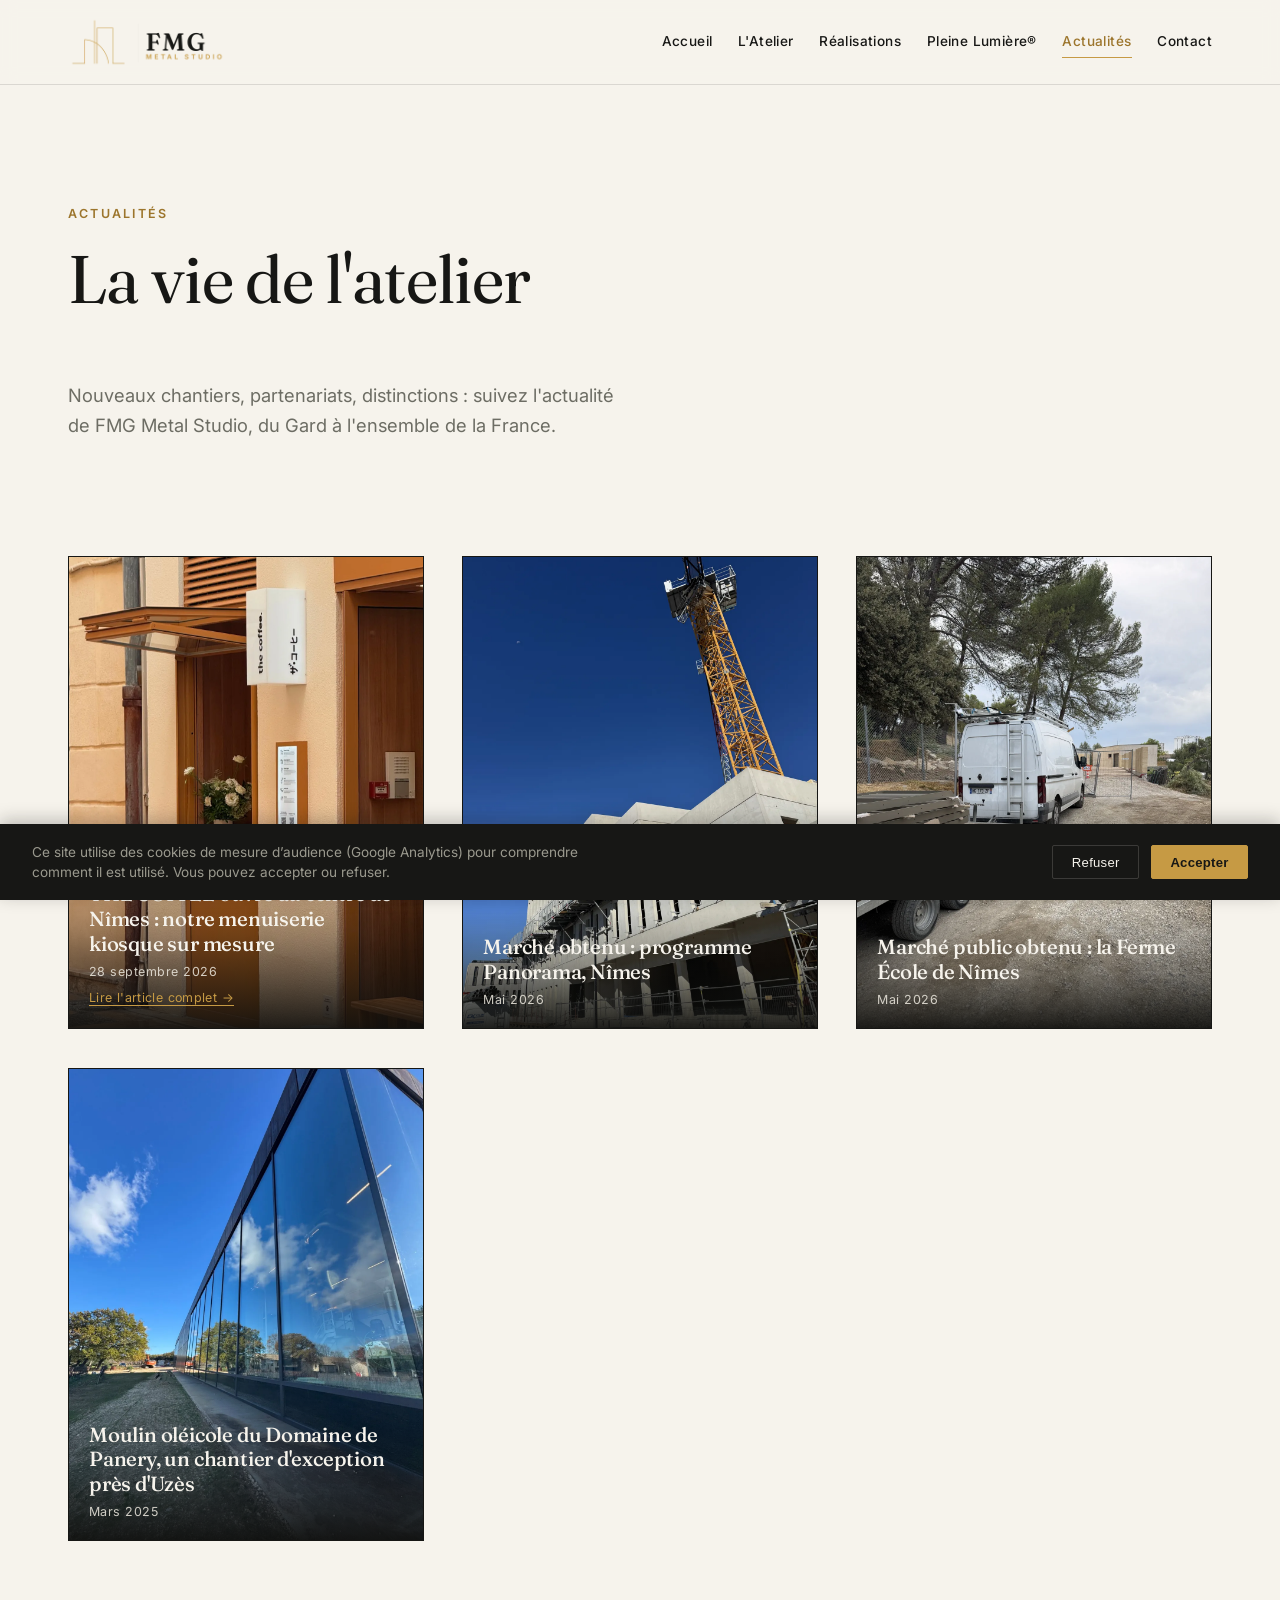
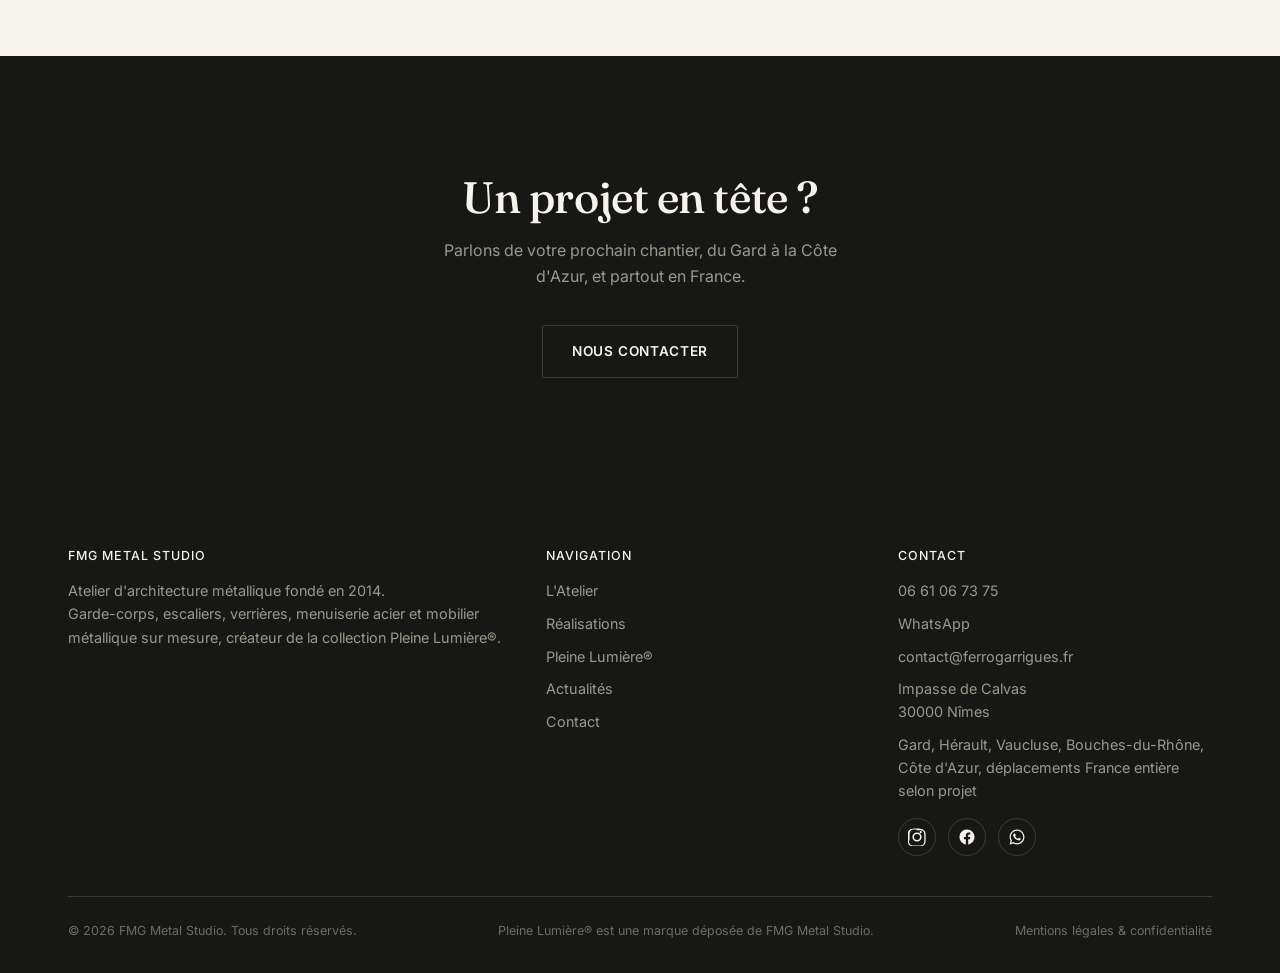
==== actualites.html @ 2de4701d "Précise les profilés acier JANSEN (Pleine Lumière®) du kiosque THE COFFEE Nîmes Co-Authored-By: Clau" ====
<!doctype html>
<html lang="fr">
<head>
<meta charset="UTF-8">
<meta name="viewport" content="width=device-width, initial-scale=1.0">
<title>Actualités, FMG Metal Studio, atelier d'architecture métallique</title>
<meta name="description" content="Les actualités de FMG Metal Studio : nouveaux chantiers, partenariats et vie de l'atelier d'architecture métallique à Nîmes, dans le Gard.">
<link rel="canonical" href="https://ferrogarrigues.fr/actualites.html">
<meta property="og:type" content="website">
<meta property="og:site_name" content="FMG Metal Studio">
<meta property="og:locale" content="fr_FR">
<meta property="og:title" content="Actualités, FMG Metal Studio, atelier d'architecture métallique">
<meta property="og:description" content="Les actualités de FMG Metal Studio : nouveaux chantiers, partenariats et vie de l'atelier d'architecture métallique à Nîmes, dans le Gard.">
<meta property="og:url" content="https://ferrogarrigues.fr/actualites.html">
<meta property="og:image" content="https://ferrogarrigues.fr/assets/img/garde-corps-inox-01.webp">
<meta name="twitter:card" content="summary_large_image">
<meta name="twitter:title" content="Actualités, FMG Metal Studio, atelier d'architecture métallique">
<meta name="twitter:description" content="Les actualités de FMG Metal Studio : nouveaux chantiers, partenariats et vie de l'atelier d'architecture métallique à Nîmes, dans le Gard.">
<meta name="twitter:image" content="https://ferrogarrigues.fr/assets/img/garde-corps-inox-01.webp">
<link rel="icon" type="image/png" sizes="32x32" href="favicon-32.png">
<link rel="apple-touch-icon" sizes="180x180" href="apple-touch-icon.png">
<link rel="stylesheet" href="css/style.css">
<script type="application/ld+json">
{
  "@context": "https://schema.org",
  "@type": "LocalBusiness",
  "name": "FMG Metal Studio",
  "alternateName": "Ferrogarrigues",
  "description": "Atelier d'architecture métallique fondé en 2014 par Frédéric Teysseire, basé à Nîmes (Gard) : garde-corps, escaliers, portails, verrières, menuiserie acier, mobilier métallique et pergolas sur mesure pour particuliers, architectes, professionnels, institutions, domaines viticoles et établissements hôteliers, du Gard à la Côte d'Azur. Créateur de la collection Pleine Lumière®.",
  "url": "https://ferrogarrigues.fr/",
  "logo": "https://ferrogarrigues.fr/assets/img/logo-fmg-mark.webp",
  "image": "https://ferrogarrigues.fr/assets/img/garde-corps-inox-01.webp",
  "telephone": "+33661067375",
  "email": "contact@ferrogarrigues.fr",
  "priceRange": "€€€",
  "address": {
    "@type": "PostalAddress",
    "streetAddress": "Impasse de Calvas",
    "postalCode": "30000",
    "addressLocality": "Nîmes",
    "addressRegion": "Occitanie",
    "addressCountry": "FR"
  },
  "geo": { "@type": "GeoCoordinates", "latitude": 43.8367, "longitude": 4.3601 },
  "areaServed": ["Nîmes", "Gard", "Hérault", "Vaucluse", "Bouches-du-Rhône", "Var", "Alpes-Maritimes", "Côte d'Azur", "Monaco", "Occitanie", "Provence-Alpes-Côte d'Azur", "France"],
  "sameAs": ["https://www.instagram.com/fmgmetalstudio/", "https://www.facebook.com/fmgmetalstudio/"],
  "founder": { "@type": "Person", "name": "Frédéric Teysseire" },
  "foundingDate": "2014",
  "makesOffer": [
    { "@type": "Offer", "itemOffered": { "@type": "Service", "name": "Garde-corps et rambardes sur mesure" } },
    { "@type": "Offer", "itemOffered": { "@type": "Service", "name": "Portails et clôtures métalliques" } },
    { "@type": "Offer", "itemOffered": { "@type": "Service", "name": "Escaliers métalliques sur mesure" } },
    { "@type": "Offer", "itemOffered": { "@type": "Service", "name": "Verrières et menuiserie acier, Pleine Lumière®" } },
    { "@type": "Offer", "itemOffered": { "@type": "Service", "name": "Pergolas métalliques sur mesure" } },
    { "@type": "Offer", "itemOffered": { "@type": "Service", "name": "Mobilier métallique sur mesure" } }
  ]
}
</script>
</head>
<body>

<header class="site-header">
  <div class="wrap">
    <a href="index.html" class="logo"><img src="assets/img/logo-fmg-horizontal.webp" alt="FMG Metal Studio, atelier d&#39;architecture métallique" class="logo-img"></a>
    <nav class="nav-links" id="nav-links">
      <a href="index.html">Accueil</a>
      <a href="atelier.html">L'Atelier</a>
      <a href="realisations.html">Réalisations</a>
      <a href="pleine-lumiere.html">Pleine Lumière®</a>
      <a href="actualites.html" aria-current="page">Actualités</a>
      <a href="contact.html">Contact</a>
    </nav>
    <button class="nav-toggle" aria-label="Ouvrir le menu" aria-expanded="false">☰</button>
  </div>
</header>

<main>

  <section style="padding-bottom: 0;">
    <div class="wrap">
      <span class="eyebrow">Actualités</span>
      <h1>La vie de l'atelier</h1>
      <p class="lede mt-lg">Nouveaux chantiers, partenariats, distinctions : suivez l'actualité de FMG Metal Studio, du Gard à l'ensemble de la France.</p>
    </div>
  </section>

  <section>
    <div class="wrap">

      <!--
        Nouvel article : ajoutez une <article class="project-card"> tout en HAUT de cette grille
        (ordre du plus récent au plus ancien), en reprenant exactement le modèle ci-dessous.
        data-eyebrow = type d'actualité affiché en fiche détaillée (ex. "Chantier obtenu",
        "Partenariat", "Vie de l'atelier", "Distinction"). data-location = date de publication,
        au format "26 août 2026". data-href (facultatif) = page dédiée de l'article,
        affichée en lien "Lire l'article complet" dans la fiche détaillée. data-id = identifiant unique
        du compteur de vues (préfixe "actu-", minuscules, chiffres et tirets). data-description = texte complet de l'article. data-images =
        une ou plusieurs photos (JSON, voir realisations.html pour la syntaxe et l'échappement
        des apostrophes en &#39;). Au-delà de 9 articles sur cette page, dupliquez ce fichier en
        actualites-2.html et reliez les deux pages via <nav class="pagination"> plus bas.

        MODÈLE (à dupliquer et remplir) :
        <article class="project-card" data-id="actu-slug-unique" data-category="actu" tabindex="0" role="button" aria-haspopup="dialog"
          data-eyebrow="Chantier obtenu"
          data-location="JJ mois AAAA"
          data-description="Texte complet de l'article."
          data-images='[{"src":"assets/img/....webp","alt":"..."}]'>
          <div class="pc-media ph ph-portrait"><img src="assets/img/....webp" alt="..." loading="lazy">
            <div class="pc-overlay">
              <h3>Titre de l'article</h3>
              <span class="pc-location">JJ mois AAAA</span>
            </div>
          </div>
        </article>
      -->
      <div class="grid-3 project-grid" id="actualites-grid">

        <article class="project-card" data-id="actu-the-coffee-nimes-kiosque" data-category="actu" tabindex="0" role="button" aria-haspopup="dialog"
          data-eyebrow="Nouvelle adresse à Nîmes"
          data-location="28 septembre 2026"
          data-href="menuiserie-kiosque-the-coffee-nimes.html"
          data-description="Nîmes compte une nouvelle adresse café : THE COFFEE s&#39;installe rue du Grand Couvent, en plein centre-ville. Pour son comptoir de vente à emporter ouvert sur la rue, FMG Metal Studio a conçu et fabriqué une menuiserie kiosque entièrement sur mesure en profilés acier JANSEN, collection Pleine Lumière®, pensée pour respecter les contraintes visuelles et fonctionnelles de l&#39;enseigne. Son ouvrant vitré bascule à l&#39;horizontale vers le haut : il libère toute la baie pour le service, forme un auvent au-dessus du comptoir et reste au-dessus de la tête des passants, laissant la rue piétonne entièrement libre. La finition thermolaquée RAL 1011, un brun beige chaud, s&#39;accorde à la devanture et aux boiseries de la boutique tout en résistant aux intempéries et à un usage quotidien. Passez découvrir cette nouvelle adresse nîmoise et son kiosque."
          data-images='[
            {"src":"assets/img/the-coffee-nimes-menuiserie-kiosque-02.webp","alt":"Kiosque de vente à emporter du café THE COFFEE, ouvrant relevé formant auvent, rue du Grand Couvent, Nîmes"},
            {"src":"assets/img/the-coffee-nimes-menuiserie-kiosque-01.webp","alt":"Menuiserie kiosque thermolaquée RAL 1011, ouvrant vitré relevé à l&#39;horizontale, café THE COFFEE à Nîmes"},
            {"src":"assets/img/the-coffee-nimes-menuiserie-kiosque-03.webp","alt":"Façade du café THE COFFEE avec sa menuiserie kiosque sur mesure, centre-ville de Nîmes"},
            {"src":"assets/img/the-coffee-nimes-menuiserie-kiosque-04.webp","alt":"Devanture du café THE COFFEE et menuiserie kiosque thermolaquée RAL 1011, rue piétonne du centre de Nîmes"}
          ]'>
          <div class="pc-media ph ph-portrait"><img src="assets/img/the-coffee-nimes-menuiserie-kiosque-02.webp" alt="Kiosque de vente à emporter du café THE COFFEE, ouvrant relevé formant auvent, rue du Grand Couvent, Nîmes" loading="lazy">
            <div class="pc-overlay">
              <h3>THE COFFEE ouvre au centre de Nîmes : notre menuiserie kiosque sur mesure</h3>
              <span class="pc-location">28 septembre 2026</span>
              <a class="pc-link" href="menuiserie-kiosque-the-coffee-nimes.html">Lire l'article complet →</a>
            </div>
          </div>
        </article>

        <article class="project-card" data-id="actu-marche-panorama-nimes" data-category="actu" tabindex="0" role="button" aria-haspopup="dialog"
          data-eyebrow="Chantier obtenu"
          data-location="Mai 2026"
          data-description="FMG Metal Studio a remporté le lot métallerie et serrurerie du programme Panorama à Nîmes, un immeuble de commerces et de bureaux recevant du public, en collaboration avec l&#39;architecte SOZO Architecture. Notre atelier prend en charge la fabrication et la pose des garde-corps, pergolas, portes métalliques et escaliers de l&#39;ensemble du bâtiment. Un chantier exigeant, mené dans le cadre réglementaire strict d&#39;un ERP (établissement recevant du public), qui confirme notre capacité à intervenir sur des programmes tertiaires d&#39;envergure dans le respect des normes de sécurité en vigueur."
          data-images='[
            {"src":"assets/img/panorama-nimes-chantier-01.webp","alt":"Chantier Panorama, immeuble de bureaux et commerces en construction, Nîmes"},
            {"src":"assets/img/panorama-nimes-chantier-02.webp","alt":"Structure béton du programme Panorama en cours de construction, Nîmes"},
            {"src":"assets/img/panorama-nimes-chantier-03.webp","alt":"Vue d&#39;ensemble du chantier Panorama, Nîmes"},
            {"src":"assets/img/panorama-nimes-panneau.webp","alt":"Panneau de chantier du programme Panorama, lot métallerie FMG Metal Studio, Nîmes"}
          ]'>
          <div class="pc-media ph ph-portrait"><img src="assets/img/panorama-nimes-chantier-01.webp" alt="Chantier Panorama, immeuble de bureaux et commerces en construction, Nîmes" loading="lazy">
            <div class="pc-overlay">
              <h3>Marché obtenu : programme Panorama, Nîmes</h3>
              <span class="pc-location">Mai 2026</span>
            </div>
          </div>
        </article>

        <article class="project-card" data-id="actu-marche-ferme-ecole-nimes" data-category="actu" tabindex="0" role="button" aria-haspopup="dialog"
          data-eyebrow="Chantier obtenu"
          data-location="Mai 2026"
          data-description="FMG Metal Studio a remporté le marché public de la Ferme École à Nîmes, pour le compte de la Mairie de Nîmes, en collaboration avec l&#39;architecte MN Lab. Notre atelier est en charge du lot serrurerie complet : portes, portails, garde-corps, pergolas et porte de garage. Un projet qui illustre notre capacité à répondre aux exigences techniques et de délai des marchés publics, tout en conservant la qualité d&#39;exécution artisanale qui nous caractérise."
          data-images='[
            {"src":"assets/img/ferme-ecole-nimes-chantier-03.webp","alt":"Livraison du lot serrurerie sur le chantier de la Ferme École, Nîmes"},
            {"src":"assets/img/ferme-ecole-nimes-chantier-01.webp","alt":"Garde-corps métallique installé sur le chantier de la Ferme École, Nîmes"},
            {"src":"assets/img/ferme-ecole-nimes-chantier-02.webp","alt":"Clôture et portail en cours d&#39;installation, Ferme École, Nîmes"},
            {"src":"assets/img/ferme-ecole-nimes-chantier-04.webp","alt":"Déchargement des éléments de serrurerie sur le chantier, Ferme École, Nîmes"},
            {"src":"assets/img/ferme-ecole-nimes-chantier-05.webp","alt":"Escalier d&#39;accès en cours de réalisation, Ferme École, Nîmes"}
          ]'>
          <div class="pc-media ph ph-portrait"><img src="assets/img/ferme-ecole-nimes-chantier-03.webp" alt="Livraison du lot serrurerie sur le chantier de la Ferme École, Nîmes" loading="lazy">
            <div class="pc-overlay">
              <h3>Marché public obtenu : la Ferme École de Nîmes</h3>
              <span class="pc-location">Mai 2026</span>
            </div>
          </div>
        </article>

        <article class="project-card" data-id="actu-moulin-panery-uzes" data-category="actu" tabindex="0" role="button" aria-haspopup="dialog"
          data-eyebrow="Chantier prestigieux"
          data-location="Mars 2025"
          data-description="FMG Metal Studio a été retenu sur le lot métallerie et serrurerie du moulin oléicole du Domaine de Panery, à Pouzilhac, aux portes d&#39;Uzès dans le Gard, en collaboration avec Fazenda Architecture. Un chantier hors norme, à la hauteur de l&#39;exigence architecturale du lieu : l&#39;un des plus grands murs rideaux réalisés à ce jour en profilés acier JANSEN à forte inertie, avec la prouesse technique d&#39;un angle vitré de 5 mètres de hauteur sans montant intermédiaire et des vitrages de plus d&#39;une tonne pièce. S&#39;y ajoutent des verrières intérieures monumentales et des portes à galandage de plus de 4 mètres de haut, collection Pleine Lumière®. Un projet qui illustre notre capacité à accompagner architectes et maîtres d&#39;ouvrage sur des programmes d&#39;exception, pour des domaines viticoles, oléicoles et propriétés de prestige exigeant le plus haut niveau de savoir-faire en menuiserie acier sur mesure."
          data-images='[
            {"src":"assets/img/moulin-panery-chantier-01.webp","alt":"Mur rideau monumental en profilés acier JANSEN, moulin oléicole du Domaine de Panery, Pouzilhac, Uzès"},
            {"src":"assets/img/moulin-panery-chantier-02.webp","alt":"Façade vitrée du moulin oléicole du Domaine de Panery en cours de construction, Pouzilhac"},
            {"src":"assets/img/moulin-panery-porte-galandage-02.webp","alt":"Pose des vitrages du mur rideau acier JANSEN, chantier du Domaine de Panery, Uzès"},
            {"src":"assets/img/moulin-panery-verriere-interieure-01.webp","alt":"Verrière intérieure monumentale en acier, moulin oléicole du Domaine de Panery, Pouzilhac"},
            {"src":"assets/img/moulin-panery-chantier-03.webp","alt":"Porte à galandage monumentale en acier, plus de 4 mètres de haut, Domaine de Panery, Uzès"}
          ]'>
          <div class="pc-media ph ph-portrait"><img src="assets/img/moulin-panery-chantier-01.webp" alt="Mur rideau monumental en profilés acier JANSEN, moulin oléicole du Domaine de Panery, Pouzilhac, Uzès" loading="lazy">
            <div class="pc-overlay">
              <h3>Moulin oléicole du Domaine de Panery, un chantier d&#39;exception près d&#39;Uzès</h3>
              <span class="pc-location">Mars 2025</span>
            </div>
          </div>
        </article>

      </div>

    </div>
  </section>

  <section class="cta-band">
    <div class="wrap">
      <h2>Un projet en tête ?</h2>
      <p>Parlons de votre prochain chantier, du Gard à la Côte d'Azur, et partout en France.</p>
      <a href="contact.html" class="btn btn-light">Nous contacter</a>
    </div>
  </section>

</main>

<div class="project-modal" id="project-modal" hidden role="dialog" aria-modal="true" aria-labelledby="pm-title">
  <button class="lightbox-close" id="pm-close" aria-label="Fermer">✕</button>
  <div class="pm-inner">
    <div class="pm-media">
      <button class="lightbox-prev" id="pm-prev" aria-label="Photo précédente">‹</button>
      <img id="pm-img" src="" alt="">
      <button class="lightbox-next" id="pm-next" aria-label="Photo suivante">›</button>
      <div class="pm-count" id="pm-count"></div>
    </div>
    <div class="pm-info">
      <span class="eyebrow" id="pm-category"></span>
      <h2 id="pm-title"></h2>
      <p class="pm-location" id="pm-location"></p>
      <p class="pm-desc" id="pm-desc"></p>
      <a href="#" class="btn btn-outline mt-lg" id="pm-more" hidden>Lire l'article complet</a>
      <a href="contact.html" class="btn btn-primary mt-lg">Discuter d'un projet similaire</a>
    </div>
  </div>
</div>

<footer class="site-footer" id="site-footer"></footer>

<script src="js/main.js"></script>
<script src="js/footer.js"></script>
<script src="js/consent.js"></script>
</body>
</html>
---- css/style.css ----
/* ==========================================================================
   FMG Metal Studio — Atelier d'architecture métallique
   Design system : acier / laiton / lumière
   ========================================================================== */

@import url('https://fonts.googleapis.com/css2?family=Fraunces:opsz,wght@9..144,300;9..144,400;9..144,500;9..144,600&family=Inter:wght@400;500;600&display=swap');

:root {
  --charcoal: #171715;
  --charcoal-2: #232320;
  --steel: #6d6d64;
  --steel-light: #9a998e;
  --cream: #f6f3ec;
  --cream-2: #eeeae0;
  --line: rgba(23, 23, 21, 0.12);
  --line-on-dark: rgba(246, 243, 236, 0.16);
  --accent: #c69a44;
  --accent-dark: #9c752c;

  --font-display: 'Fraunces', Georgia, serif;
  --font-body: 'Inter', -apple-system, BlinkMacSystemFont, sans-serif;

  --max: 1240px;
  --gap: clamp(1.25rem, 3vw, 2.5rem);
}

* { box-sizing: border-box; margin: 0; padding: 0; }

html { scroll-behavior: smooth; }

body {
  font-family: var(--font-body);
  color: var(--charcoal);
  background: var(--cream);
  line-height: 1.6;
  font-size: 16px;
  -webkit-font-smoothing: antialiased;
}

img { max-width: 100%; display: block; }
a { color: inherit; text-decoration: none; }
ul { list-style: none; }

.wrap {
  max-width: var(--max);
  margin: 0 auto;
  padding: 0 clamp(1.25rem, 4vw, 3rem);
}

h1, h2, h3, h4 {
  font-family: var(--font-display);
  font-weight: 500;
  line-height: 1.15;
  letter-spacing: -0.01em;
}

h1 { font-size: clamp(2.4rem, 6vw, 4.2rem); font-weight: 400; }
h2 { font-size: clamp(1.9rem, 4vw, 2.75rem); }
h3 { font-size: 1.3rem; }

.eyebrow {
  font-family: var(--font-body);
  font-size: 0.78rem;
  letter-spacing: 0.18em;
  text-transform: uppercase;
  color: var(--accent-dark);
  font-weight: 600;
  display: inline-block;
  margin-bottom: 1rem;
}

.lede {
  font-size: 1.15rem;
  color: var(--steel);
  max-width: 46ch;
}

.btn {
  display: inline-flex;
  align-items: center;
  gap: 0.6rem;
  padding: 0.9rem 1.8rem;
  border-radius: 2px;
  font-size: 0.85rem;
  letter-spacing: 0.06em;
  text-transform: uppercase;
  font-weight: 600;
  border: 1px solid transparent;
  cursor: pointer;
  transition: all 0.25s ease;
}

.btn-primary {
  background: var(--charcoal);
  color: var(--cream);
}
.btn-primary:hover { background: var(--accent-dark); }

.btn-outline {
  border-color: currentColor;
  color: var(--charcoal);
}
.btn-outline:hover { background: var(--charcoal); color: var(--cream); }

.btn-light {
  border-color: var(--line-on-dark);
  color: var(--cream);
}
.btn-light:hover { background: var(--accent); border-color: var(--accent); color: var(--charcoal); }

/* ---------- Header ---------- */

.site-header {
  position: sticky;
  top: 0;
  z-index: 100;
  border-bottom: 1px solid var(--line);
}
.site-header::before {
  content: '';
  position: absolute;
  inset: 0;
  z-index: -1;
  background: rgba(246, 243, 236, 0.92);
  backdrop-filter: blur(8px);
}

.site-header .wrap {
  display: flex;
  align-items: center;
  justify-content: space-between;
  height: 84px;
}

.logo {
  display: flex;
  align-items: center;
}
.logo-img {
  height: 52px;
  width: auto;
  display: block;
}

.nav-links {
  display: flex;
  gap: clamp(1.25rem, 2vw, 2.25rem);
  font-size: 0.85rem;
  letter-spacing: 0.03em;
  font-weight: 500;
}

.nav-links a {
  position: relative;
  padding: 0.3rem 0;
}
.nav-links a::after {
  content: '';
  position: absolute;
  left: 0; right: 100%;
  bottom: 0;
  height: 1px;
  background: var(--accent);
  transition: right 0.25s ease;
}
.nav-links a:hover::after,
.nav-links a[aria-current="page"]::after { right: 0; }
.nav-links a[aria-current="page"] { color: var(--accent-dark); }

.nav-toggle {
  display: none;
  background: none;
  border: 0;
  font-size: 1.5rem;
  cursor: pointer;
}

@media (max-width: 860px) {
  .nav-links {
    position: fixed;
    inset: 84px 0 0 0;
    background: var(--cream);
    flex-direction: column;
    padding: 2rem clamp(1.25rem, 4vw, 3rem);
    gap: 1.5rem;
    font-size: 1.1rem;
    transform: translateY(-8px);
    opacity: 0;
    pointer-events: none;
    transition: opacity 0.2s ease, transform 0.2s ease;
  }
  .nav-links.open {
    opacity: 1;
    transform: translateY(0);
    pointer-events: auto;
  }
  .nav-toggle { display: block; }
}

/* ---------- Hero ---------- */

.hero {
  position: relative;
  min-height: 86vh;
  display: flex;
  align-items: flex-end;
  background:
    linear-gradient(180deg, rgba(23,23,21,0.35) 0%, rgba(23,23,21,0.85) 100%),
    url('../assets/img/garde-corps-inox-01.webp') center 30% / cover no-repeat;
  color: var(--cream);
}

.hero-inner {
  padding-bottom: clamp(3rem, 6vw, 6rem);
  max-width: 780px;
}

.hero .eyebrow { color: var(--accent); }
.hero p.lede { color: var(--cream-2); }

.hero-actions {
  display: flex;
  gap: 1rem;
  flex-wrap: wrap;
  margin-top: 2.25rem;
}

.placeholder-note {
  position: absolute;
  top: 1rem;
  right: 1rem;
  font-size: 0.7rem;
  letter-spacing: 0.06em;
  text-transform: uppercase;
  background: rgba(198, 154, 68, 0.9);
  color: var(--charcoal);
  padding: 0.35rem 0.7rem;
  border-radius: 2px;
}

/* ---------- Sections ---------- */

section { padding: clamp(4rem, 9vw, 8rem) 0; }
.section-alt { background: var(--cream-2); }
.section-dark { background: var(--charcoal); color: var(--cream); }
.section-dark .steel-text { color: var(--steel-light); }

.section-head {
  max-width: 640px;
  margin-bottom: clamp(2.5rem, 5vw, 4rem);
}

/* ---------- Grids / Cards ---------- */

.grid-4 {
  display: grid;
  grid-template-columns: repeat(4, 1fr);
  gap: var(--gap);
}
.grid-3 { display: grid; grid-template-columns: repeat(3, 1fr); gap: var(--gap); }
.grid-2 { display: grid; grid-template-columns: repeat(2, 1fr); gap: var(--gap); }

@media (max-width: 980px) {
  .grid-4 { grid-template-columns: repeat(2, 1fr); }
  .grid-3 { grid-template-columns: repeat(2, 1fr); }
}
@media (max-width: 620px) {
  .grid-4, .grid-3, .grid-2 { grid-template-columns: 1fr; }
}

.service-card {
  display: block;
  padding: 2rem 1.75rem;
  background: var(--cream);
  border: 1px solid var(--line);
  transition: border-color 0.25s ease, transform 0.25s ease;
}
.service-card:hover,
.service-card:focus-visible {
  border-color: var(--accent);
  transform: translateY(-4px);
}
.service-card:focus-visible { outline: 2px solid var(--accent); outline-offset: 3px; }
.service-card .num {
  font-family: var(--font-display);
  font-size: 0.95rem;
  color: var(--accent-dark);
  margin-bottom: 1.25rem;
  display: block;
}
.service-card h3 { margin-bottom: 0.6rem; }
.service-card p { color: var(--steel); font-size: 0.95rem; }

/* image placeholder block */
.ph {
  position: relative;
  background: repeating-linear-gradient(135deg, #d9d3c4 0 2px, #eeeae0 2px 26px);
  display: flex;
  align-items: center;
  justify-content: center;
  overflow: hidden;
}
.ph::before {
  content: attr(data-label);
  background: rgba(23,23,21,0.75);
  color: var(--cream);
  padding: 0.5rem 0.9rem;
  border-radius: 2px;
  font-size: 0.72rem;
  letter-spacing: 0.08em;
  text-transform: uppercase;
  text-align: center;
}
.ph-square { aspect-ratio: 1 / 1; }
.ph-portrait { aspect-ratio: 3 / 4; }
.ph-wide { aspect-ratio: 16 / 10; }

.ph:has(img) { background: none; }
.ph:has(img)::before { content: none; }
.ph img { width: 100%; height: 100%; object-fit: cover; display: block; }

/* ---------- Project cards (Réalisations) ---------- */

.project-card figure { margin: 0; }
.project-card figcaption {
  padding-top: 1rem;
  display: flex;
  justify-content: space-between;
  align-items: baseline;
  gap: 1rem;
}
.project-card h3 { font-size: 1.05rem; }
.project-card .meta {
  font-size: 0.78rem;
  color: var(--steel);
  text-align: right;
  white-space: nowrap;
}

.filters {
  display: flex;
  flex-wrap: wrap;
  gap: 0.6rem;
  margin-bottom: 2.5rem;
}
.filters button {
  font-family: var(--font-body);
  font-size: 0.8rem;
  letter-spacing: 0.04em;
  padding: 0.5rem 1.1rem;
  border: 1px solid var(--line);
  background: transparent;
  cursor: pointer;
  border-radius: 999px;
  transition: all 0.2s ease;
}
.filters button.active,
.filters button:hover {
  background: var(--charcoal);
  color: var(--cream);
  border-color: var(--charcoal);
}

.filter-chip {
  display: inline-flex;
  align-items: center;
  font-family: var(--font-body);
  font-size: 0.8rem;
  letter-spacing: 0.04em;
  padding: 0.5rem 1.1rem;
  border: 1px solid var(--line);
  background: transparent;
  cursor: pointer;
  border-radius: 999px;
  transition: all 0.2s ease;
  user-select: none;
}
.filter-chip input {
  position: absolute;
  width: 1px;
  height: 1px;
  padding: 0;
  margin: -1px;
  overflow: hidden;
  clip: rect(0, 0, 0, 0);
  white-space: nowrap;
  border: 0;
}
.filter-chip:hover { border-color: var(--charcoal); }
.filter-chip:has(input:checked) {
  background: var(--charcoal);
  color: var(--cream);
  border-color: var(--charcoal);
}
.filter-chip:has(input:focus-visible) {
  outline: 2px solid var(--accent);
  outline-offset: 2px;
}
.filters-reset {
  font-family: var(--font-body);
  font-size: 0.8rem;
  letter-spacing: 0.04em;
  color: var(--steel);
  background: none;
  border: none;
  cursor: pointer;
  padding: 0.5rem 0.3rem;
  text-decoration: underline;
  text-underline-offset: 3px;
}
.filters-reset:hover { color: var(--charcoal); }

.project-card[hidden] { display: none; }

/* ---------- Réalisations : cartes uniformes, titre incrusté ---------- */

.project-grid { align-items: start; }

.project-card {
  border: 1px solid var(--line);
  background: var(--charcoal);
}
.project-card[data-images] { cursor: pointer; }
.project-card[data-images]:focus-visible { outline: 2px solid var(--accent); outline-offset: 3px; }

.pc-media { margin: 0; }
.pc-media img { transition: transform 0.5s ease; }
.project-card[data-images]:hover .pc-media img,
.project-card[data-images]:focus-visible .pc-media img { transform: scale(1.06); }

.pc-overlay {
  position: absolute;
  inset: auto 0 0 0;
  padding: 1.5rem 1.25rem 1.15rem;
  background: linear-gradient(180deg, transparent 0%, rgba(15,15,13,0.35) 45%, rgba(15,15,13,0.92) 100%);
  z-index: 1;
}
.pc-overlay h3 {
  color: var(--cream);
  font-size: clamp(1.05rem, 1.6vw, 1.3rem);
  line-height: 1.2;
  margin-bottom: 0.35rem;
  transition: color 0.2s ease;
}
.project-card[data-images]:hover .pc-overlay h3,
.project-card[data-images]:focus-visible .pc-overlay h3 { color: var(--accent); }
.pc-location {
  display: block;
  font-size: 0.78rem;
  letter-spacing: 0.04em;
  color: var(--cream-2);
  opacity: 0.85;
}
.pc-views {
  display: block;
  font-size: 0.72rem;
  letter-spacing: 0.03em;
  color: var(--cream-2);
  opacity: 0.65;
  margin-top: 0.2rem;
}
.pc-link {
  display: inline-block;
  font-size: 0.78rem;
  letter-spacing: 0.03em;
  color: var(--accent);
  margin-top: 0.4rem;
  text-decoration: underline;
  text-underline-offset: 3px;
}
.project-card-empty .pc-overlay h3,
.project-card-empty .pc-location { color: var(--steel); opacity: 1; }
.project-card-empty .pc-overlay { background: none; position: static; padding-top: 0.75rem; }
.project-card-empty .pc-media::before { content: none; }
.project-card-empty { background: var(--cream); }

/* ---------- Fiche détaillée (project-modal) ---------- */

.project-modal {
  position: fixed;
  inset: 0;
  z-index: 1000;
  background: rgba(15, 15, 13, 0.92);
  display: flex;
  align-items: center;
  justify-content: center;
  padding: clamp(1rem, 4vw, 3rem);
  overflow-y: auto;
}
.project-modal[hidden] { display: none; }
#pm-more[hidden] { display: none; }

.pm-inner {
  background: var(--cream);
  width: 100%;
  max-width: 1120px;
  max-height: 86vh;
  display: grid;
  grid-template-columns: 1.15fr 0.85fr;
  overflow: hidden;
}

.pm-media {
  position: relative;
  background: var(--charcoal);
  min-height: 320px;
}
.pm-media img { width: 100%; height: 100%; object-fit: cover; display: block; }
.pm-count {
  position: absolute;
  left: 50%;
  bottom: 1rem;
  transform: translateX(-50%);
  color: var(--cream);
  font-size: 0.72rem;
  letter-spacing: 0.08em;
  background: rgba(15,15,13,0.55);
  padding: 0.3rem 0.7rem;
  border-radius: 999px;
}

.pm-info {
  padding: clamp(1.75rem, 3vw, 3rem);
  overflow-y: auto;
}
.pm-info h2 { font-size: clamp(1.5rem, 2.6vw, 2rem); margin-bottom: 0.5rem; }
.pm-location {
  color: var(--steel);
  font-size: 0.88rem;
  letter-spacing: 0.02em;
  margin-bottom: 1.5rem;
  padding-bottom: 1.5rem;
  border-bottom: 1px solid var(--line);
}
.pm-desc { color: var(--charcoal); line-height: 1.75; }

@media (max-width: 820px) {
  .pm-inner { grid-template-columns: 1fr; max-height: none; }
  .pm-media { min-height: 260px; aspect-ratio: 4 / 3; }
}

.lightbox-close,
.lightbox-prev,
.lightbox-next {
  background: rgba(246,243,236,0.1);
  border: 1px solid var(--line-on-dark);
  color: var(--cream);
  border-radius: 50%;
  cursor: pointer;
  display: flex;
  align-items: center;
  justify-content: center;
  transition: background 0.2s ease;
}
.lightbox-close:hover,
.lightbox-prev:hover,
.lightbox-next:hover { background: var(--accent); color: var(--charcoal); border-color: var(--accent); }

.lightbox-close {
  position: fixed;
  top: clamp(1rem, 3vw, 2rem);
  right: clamp(1rem, 3vw, 2rem);
  width: 2.75rem;
  height: 2.75rem;
  font-size: 1.4rem;
  z-index: 1001;
}
.lightbox-prev,
.lightbox-next {
  position: absolute;
  top: 50%;
  transform: translateY(-50%);
  width: 2.75rem;
  height: 2.75rem;
  font-size: 1.5rem;
  z-index: 1;
}

/* ---------- Bouton WhatsApp flottant ---------- */

.whatsapp-float {
  position: fixed;
  right: clamp(1rem, 3vw, 1.5rem);
  bottom: clamp(1rem, 3vw, 1.5rem);
  width: 46px;
  height: 46px;
  border-radius: 50%;
  background: var(--charcoal);
  border: 1px solid var(--line-on-dark);
  color: var(--cream);
  display: flex;
  align-items: center;
  justify-content: center;
  box-shadow: 0 4px 14px rgba(23, 23, 21, 0.22);
  z-index: 60;
  transition: background 0.2s ease, color 0.2s ease, transform 0.2s ease;
}
.whatsapp-float:hover {
  background: var(--accent);
  color: var(--charcoal);
  transform: translateY(-2px);
}
.whatsapp-float svg { width: 22px; height: 22px; fill: currentColor; }

/* ---------- Bandeau cookies ---------- */

.cookie-banner {
  position: fixed;
  left: 0;
  right: 0;
  bottom: 0;
  z-index: 200;
  background: var(--charcoal);
  color: var(--steel-light);
  padding: 1.1rem clamp(1.25rem, 4vw, 2rem);
  display: flex;
  flex-wrap: wrap;
  align-items: center;
  justify-content: space-between;
  gap: 1rem;
  box-shadow: 0 -4px 16px rgba(23, 23, 21, 0.25);
}
.cookie-banner p {
  margin: 0;
  max-width: 62ch;
  font-size: 0.85rem;
  line-height: 1.5;
}
.cookie-banner-actions {
  display: flex;
  gap: 0.75rem;
  flex-shrink: 0;
}
.cookie-banner-actions button {
  border: 1px solid var(--line-on-dark);
  background: none;
  color: var(--cream);
  padding: 0.55rem 1.15rem;
  border-radius: 2px;
  cursor: pointer;
  font-size: 0.82rem;
  letter-spacing: 0.02em;
  transition: all 0.2s ease;
}
#cookie-refuse:hover { border-color: var(--cream); }
#cookie-accept {
  background: var(--accent);
  border-color: var(--accent);
  color: var(--charcoal);
  font-weight: 600;
}
#cookie-accept:hover { background: var(--accent-dark); border-color: var(--accent-dark); }
.lightbox-prev { left: 1rem; }
.lightbox-next { right: 1rem; }
.lightbox-prev[hidden],
.lightbox-next[hidden] { display: none; }

/* ---------- Pagination ---------- */

.pagination {
  display: flex;
  align-items: center;
  justify-content: center;
  gap: 0.5rem;
  margin-top: clamp(2.5rem, 5vw, 4rem);
}
.pagination a,
.pagination span {
  display: inline-flex;
  align-items: center;
  justify-content: center;
  min-width: 2.25rem;
  height: 2.25rem;
  padding: 0 0.5rem;
  border: 1px solid var(--line);
  font-size: 0.85rem;
  color: var(--steel);
}
.pagination a:hover { border-color: var(--accent); color: var(--charcoal); }
.pagination .active {
  background: var(--charcoal);
  border-color: var(--charcoal);
  color: var(--cream);
}
.pagination .disabled {
  opacity: 0.35;
  pointer-events: none;
}

/* ---------- Carousel ---------- */

.carousel {
  position: relative;
  display: flex;
  align-items: center;
  gap: 0.75rem;
}
.carousel-track {
  display: flex;
  gap: var(--gap);
  overflow-x: auto;
  scroll-snap-type: x mandatory;
  scroll-behavior: smooth;
  padding-bottom: 0.5rem;
  scrollbar-width: none;
}
.carousel-track::-webkit-scrollbar { display: none; }

.carousel-item {
  flex: 0 0 auto;
  width: min(280px, 78vw);
  scroll-snap-align: start;
  display: block;
}
.carousel-item .ph { margin-bottom: 1rem; }
.carousel-item h3 { font-size: 1.05rem; margin-bottom: 0.25rem; }
.carousel-item .meta { font-size: 0.82rem; color: var(--steel); }

.carousel-btn {
  flex: 0 0 auto;
  width: 2.75rem;
  height: 2.75rem;
  border-radius: 50%;
  border: 1px solid var(--line);
  background: var(--cream);
  font-size: 1.2rem;
  cursor: pointer;
  display: flex;
  align-items: center;
  justify-content: center;
  transition: all 0.2s ease;
}
.carousel-btn:hover { background: var(--charcoal); color: var(--cream); border-color: var(--charcoal); }

@media (max-width: 700px) {
  .carousel-btn { display: none; }
}

/* ---------- Pleine Lumière ---------- */

.pl-mark {
  font-family: var(--font-display);
  font-size: clamp(2.6rem, 7vw, 5rem);
  letter-spacing: -0.02em;
}
.pl-mark sup { font-size: 0.35em; top: -1.4em; }

.pl-band {
  background: var(--charcoal);
  color: var(--cream);
}

.pl-brand-plaque {
  background: var(--cream);
  padding: clamp(1.5rem, 3vw, 2.5rem);
  display: flex;
  align-items: center;
  justify-content: center;
}
.pl-brand-plaque img {
  width: 100%;
  max-width: 420px;
  height: auto;
  display: block;
}
@media (max-width: 780px) {
  .pl-brand-plaque { margin-top: 2rem; }
}

.pl-features {
  display: grid;
  grid-template-columns: repeat(3, 1fr);
  gap: var(--gap);
  margin-top: 3rem;
}
@media (max-width: 780px) { .pl-features { grid-template-columns: 1fr; } }

.pl-features li { border-top: 1px solid var(--line-on-dark); padding-top: 1.25rem; }
.pl-features h3 { color: var(--accent); font-size: 1.05rem; margin-bottom: 0.5rem; }
.pl-features p { color: var(--steel-light); font-size: 0.92rem; }

/* ---------- Process (Atelier) ---------- */

.process-steps {
  counter-reset: step;
  list-style: none;
  display: grid;
  grid-template-columns: repeat(3, 1fr);
  gap: var(--gap);
}
@media (max-width: 780px) { .process-steps { grid-template-columns: 1fr; } }

.process-steps li {
  counter-increment: step;
  position: relative;
  padding-top: 2.5rem;
}
.process-steps li::before {
  content: counter(step, decimal-leading-zero);
  font-family: var(--font-display);
  font-size: 1.6rem;
  color: var(--accent-dark);
  position: absolute;
  top: 0; left: 0;
}
.process-steps h3 { margin-bottom: 0.5rem; }
.process-steps p { color: var(--steel); font-size: 0.94rem; }

/* ---------- CTA band ---------- */

.cta-band {
  background: var(--charcoal);
  color: var(--cream);
  text-align: center;
}
.cta-band h2 { margin-bottom: 1rem; }
.cta-band p { color: var(--steel-light); max-width: 42ch; margin: 0 auto 2.25rem; }

/* ---------- Contact ---------- */

.contact-grid {
  display: grid;
  grid-template-columns: 1.1fr 0.9fr;
  gap: clamp(2rem, 5vw, 4rem);
  align-items: start;
}
@media (max-width: 900px) { .contact-grid { grid-template-columns: 1fr; } }

.field { margin-bottom: 1.4rem; }
.field label {
  display: block;
  font-size: 0.78rem;
  letter-spacing: 0.05em;
  text-transform: uppercase;
  color: var(--steel);
  margin-bottom: 0.5rem;
}
.field input,
.field select,
.field textarea {
  width: 100%;
  padding: 0.85rem 1rem;
  border: 1px solid var(--line);
  background: var(--cream);
  font-family: var(--font-body);
  font-size: 0.98rem;
  color: var(--charcoal);
}
.field textarea { resize: vertical; min-height: 130px; }
.field input:focus,
.field select:focus,
.field textarea:focus { outline: 2px solid var(--accent); outline-offset: 1px; }

.contact-info h3 { margin-bottom: 0.4rem; font-size: 1rem; }
.contact-info .block { margin-bottom: 2rem; }
.contact-info p { color: var(--steel); font-size: 0.95rem; }
.contact-info .todo {
  color: var(--accent-dark);
  font-style: italic;
}
.rdv-notice {
  margin-top: 0.6rem;
  padding: 0.6rem 0.75rem;
  border-left: 3px solid var(--accent);
  background: var(--cream-2);
  color: var(--charcoal) !important;
  font-size: 0.82rem !important;
  line-height: 1.4;
}

.form-note { font-size: 0.82rem; color: var(--steel); margin-top: 0.75rem; }

/* ---------- Social ---------- */

.social-icons {
  display: flex;
  gap: 0.75rem;
}
.social-icons a {
  width: 38px;
  height: 38px;
  border-radius: 50%;
  border: 1px solid var(--line-on-dark);
  display: flex;
  align-items: center;
  justify-content: center;
  color: var(--cream);
  transition: all 0.2s ease;
}
.social-icons a:hover {
  background: var(--accent);
  border-color: var(--accent);
  color: var(--charcoal);
}
.social-icons svg { width: 18px; height: 18px; fill: currentColor; }

.social-follow {
  display: flex;
  align-items: center;
  gap: 1.5rem;
  flex-wrap: wrap;
  padding: 1.75rem;
  border: 1px solid var(--line);
  background: var(--cream);
}
.social-follow .social-icons a {
  color: var(--charcoal);
  border-color: var(--line);
}
.social-follow .social-icons a:hover { background: var(--accent); border-color: var(--accent); color: var(--charcoal); }
.social-follow strong { display: block; font-family: var(--font-display); font-size: 1.1rem; }
.social-follow span { color: var(--steel); font-size: 0.92rem; }

/* ---------- Instagram (fil en direct SnapWidget) ---------- */

.insta-embed {
  display: flex;
  justify-content: center;
}
.insta-embed iframe {
  display: block;
  width: 100%;
  max-width: 502px;
  aspect-ratio: 1 / 1;
  border: none;
}

/* ---------- Footer ---------- */

.site-footer {
  background: var(--charcoal);
  color: var(--steel-light);
  padding: 3.5rem 0 2rem;
  font-size: 0.9rem;
}
.footer-grid {
  display: grid;
  grid-template-columns: 1.4fr 1fr 1fr;
  gap: var(--gap);
  padding-bottom: 2.5rem;
  border-bottom: 1px solid var(--line-on-dark);
}
@media (max-width: 700px) { .footer-grid { grid-template-columns: 1fr; } }
.footer-grid h4 {
  font-family: var(--font-body);
  font-size: 0.78rem;
  letter-spacing: 0.08em;
  text-transform: uppercase;
  color: var(--cream);
  margin-bottom: 1rem;
}
.footer-grid ul li { margin-bottom: 0.6rem; }
.footer-grid a:hover { color: var(--accent); }
.footer-bottom {
  padding-top: 1.5rem;
  display: flex;
  justify-content: space-between;
  flex-wrap: wrap;
  gap: 0.5rem;
  font-size: 0.78rem;
  color: var(--steel);
}

/* ---------- Utility ---------- */

.center { text-align: center; margin-left: auto; margin-right: auto; }
.mt-lg { margin-top: clamp(2.5rem, 5vw, 4rem); }

/* ---------- Page légale ---------- */

.legal-content { max-width: 70ch; }
.legal-content h2 {
  font-size: 1.3rem;
  margin-top: 2.5rem;
  margin-bottom: 0.75rem;
}
.legal-content h2:first-child { margin-top: 0; }
.legal-content p { color: var(--steel); margin-bottom: 0.9rem; line-height: 1.6; }
.legal-content ul { margin: 0 0 0.9rem 1.2rem; color: var(--steel); line-height: 1.7; }
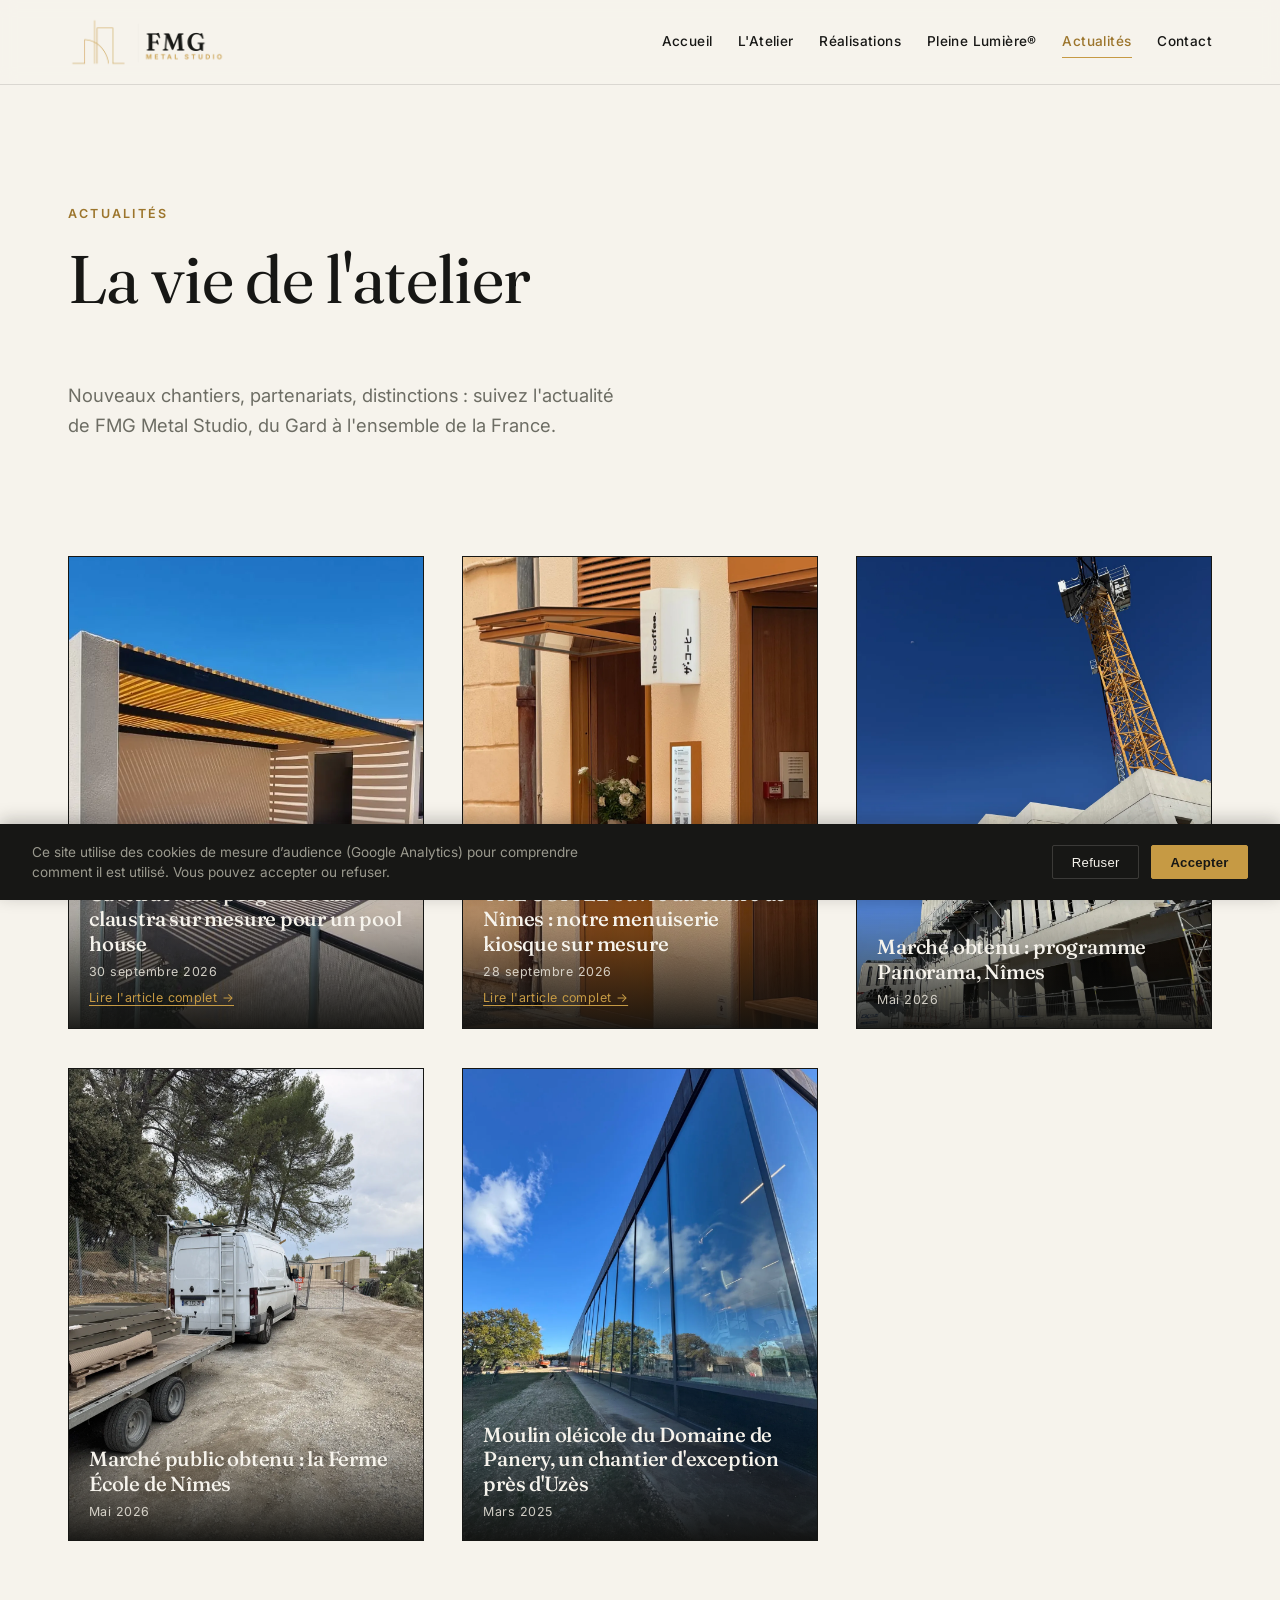
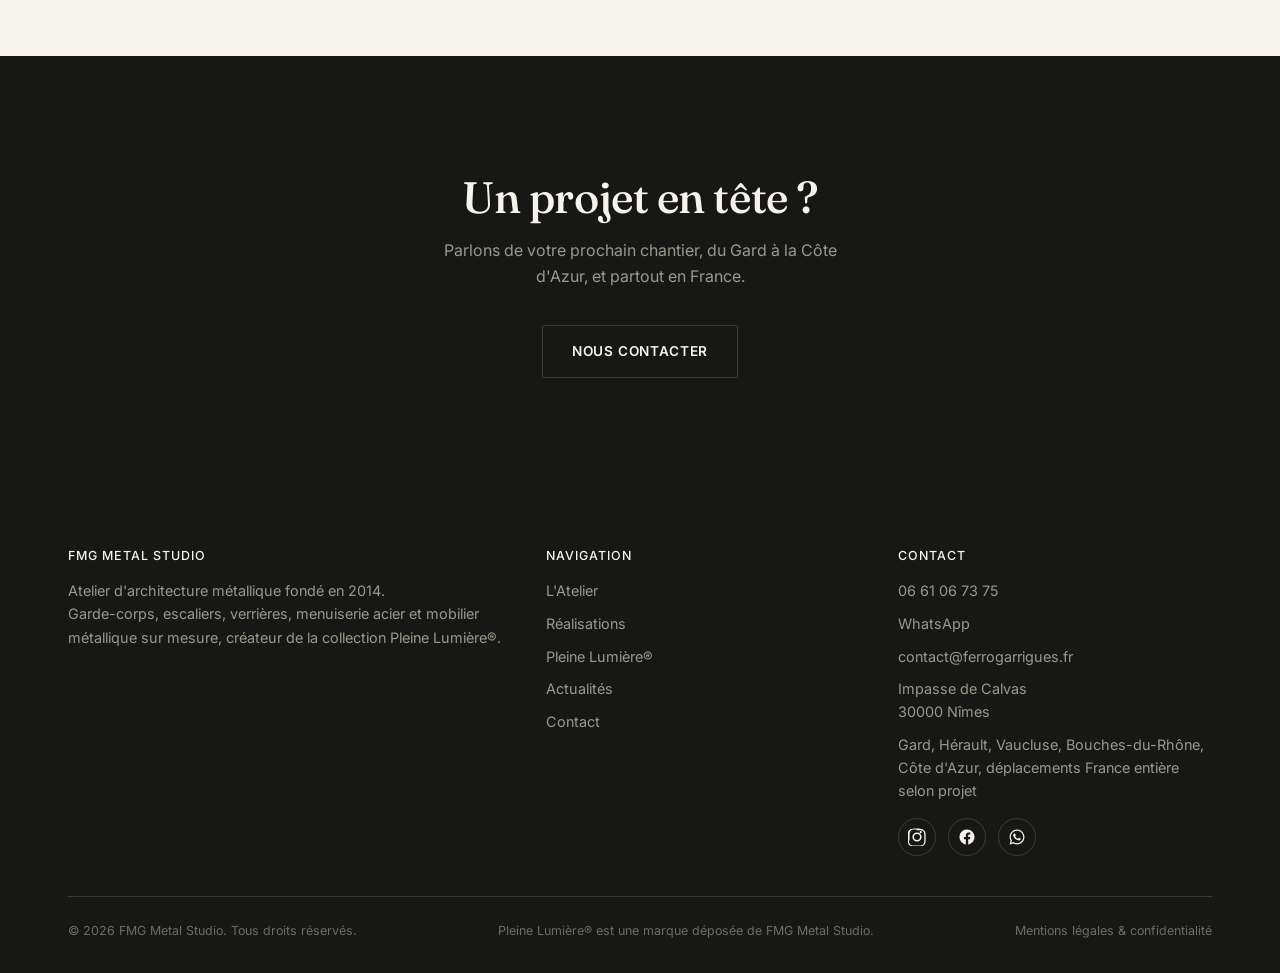
==== commit 8071bf78: "Publie l'article pergola et claustra sur mesure, pool house à Caveirac (Gard) - Page article dédiée " ====
--- a/actualites.html
+++ b/actualites.html
@@ -115,6 +115,24 @@
       -->
       <div class="grid-3 project-grid" id="actualites-grid">
 
+        <article class="project-card" data-id="actu-pergola-claustra-pool-house-caveirac" data-category="actu" tabindex="0" role="button" aria-haspopup="dialog"
+          data-eyebrow="Réalisation"
+          data-location="30 septembre 2026"
+          data-href="pergola-claustra-pool-house-caveirac.html"
+          data-description="À Caveirac, dans le Gard, FMG Metal Studio a conçu et fabriqué une pergola et un claustra sur mesure pour prolonger un pool house par une terrasse couverte au bord de la piscine. La pergola, sans aucun poteau, prend appui entre le pool house et un mur maçonné : la terrasse reste entièrement libre, et ses lames filtrent le soleil en dessinant un jeu d&#39;ombres au sol et sur les murs. Dans le mur latéral, un claustra à lames verticales préserve l&#39;intimité tout en laissant passer l&#39;air et la lumière. Deux ouvrages adaptés aux contraintes du bâti existant, réunis par une même finition thermolaquée RAL 7016, gris anthracite."
+          data-images='[
+            {"src":"assets/img/pergola-claustra-pool-house-caveirac-01.webp","alt":"Pergola et claustra sur mesure thermolaqués RAL 7016, pool house au bord de la piscine, Caveirac (Gard)"},
+            {"src":"assets/img/pergola-claustra-pool-house-caveirac-02.webp","alt":"Terrasse couverte du pool house sous la pergola sur mesure, ombres des lames sur le sol et les murs, Caveirac (Gard)"}
+          ]'>
+          <div class="pc-media ph ph-portrait"><img src="assets/img/pergola-claustra-pool-house-caveirac-01.webp" alt="Pergola et claustra sur mesure thermolaqués RAL 7016, pool house au bord de la piscine, Caveirac (Gard)" loading="lazy">
+            <div class="pc-overlay">
+              <h3>Caveirac : une pergola et un claustra sur mesure pour un pool house</h3>
+              <span class="pc-location">30 septembre 2026</span>
+              <a class="pc-link" href="pergola-claustra-pool-house-caveirac.html">Lire l'article complet →</a>
+            </div>
+          </div>
+        </article>
+
         <article class="project-card" data-id="actu-the-coffee-nimes-kiosque" data-category="actu" tabindex="0" role="button" aria-haspopup="dialog"
           data-eyebrow="Nouvelle adresse à Nîmes"
           data-location="28 septembre 2026"
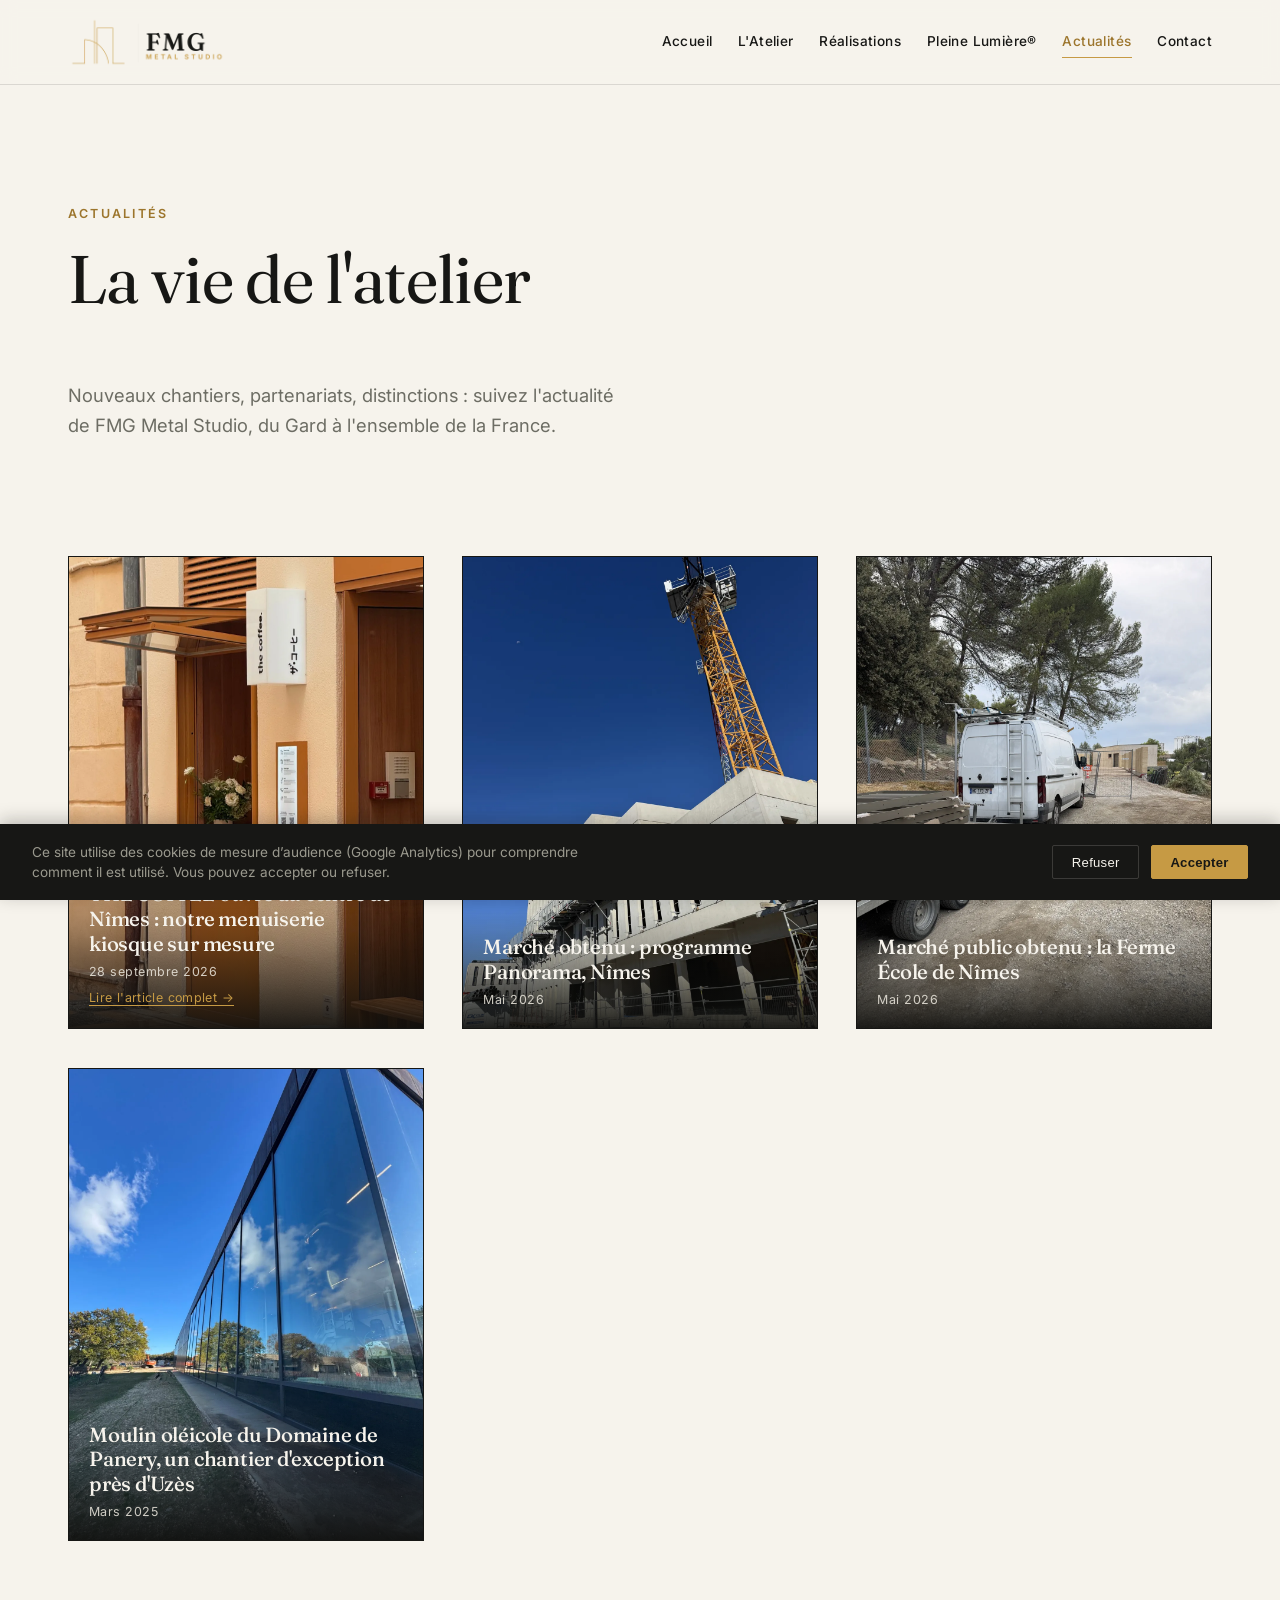
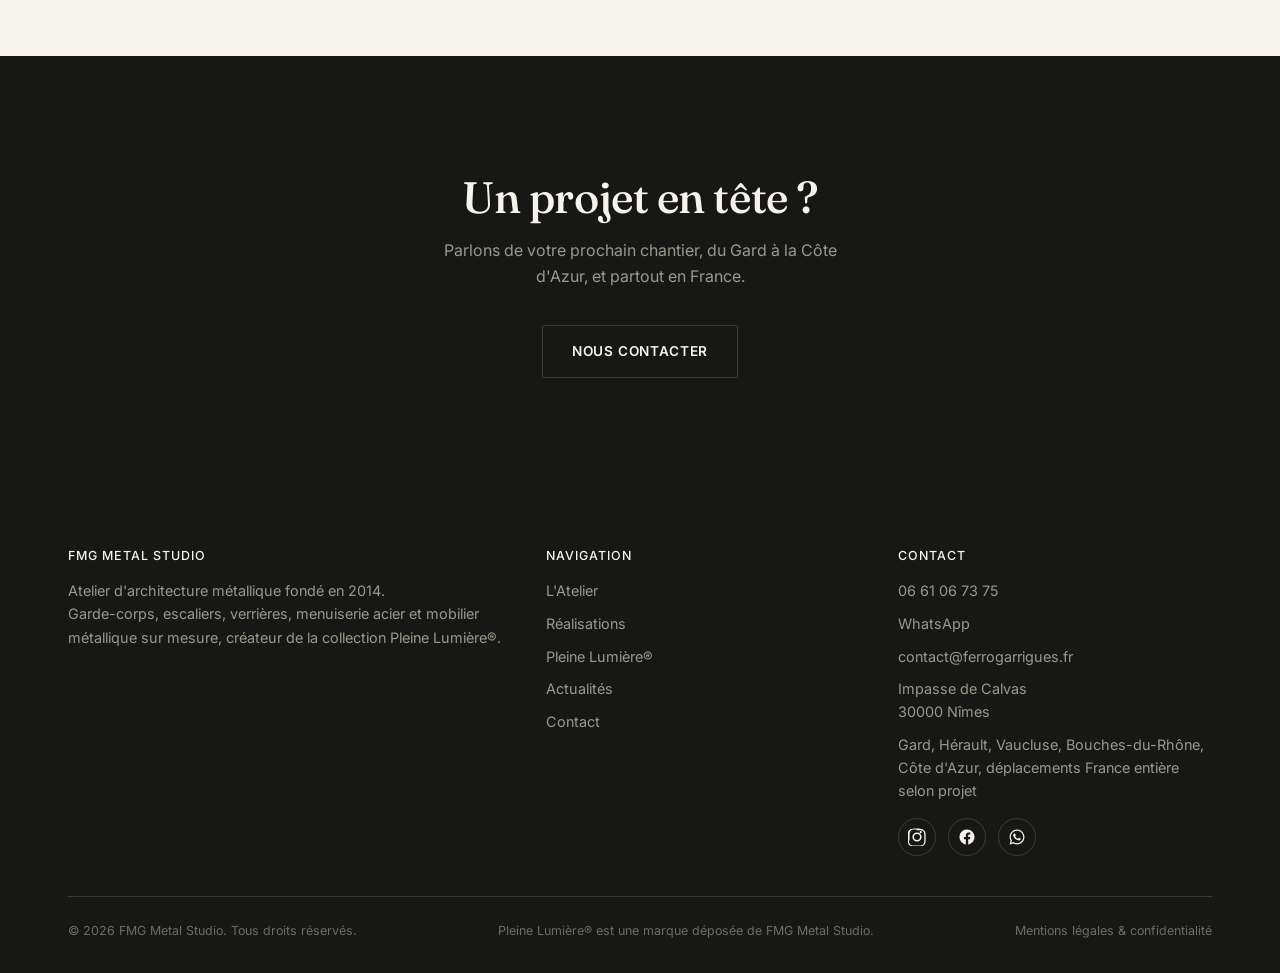
==== commit 7b180871: "Rattache la réalisation pergola du pool house de Caveirac à Réalisations Retire la fiche de la page " ====
--- a/actualites.html
+++ b/actualites.html
@@ -115,23 +115,6 @@
       -->
       <div class="grid-3 project-grid" id="actualites-grid">
 
-        <article class="project-card" data-id="actu-pergola-claustra-pool-house-caveirac" data-category="actu" tabindex="0" role="button" aria-haspopup="dialog"
-          data-eyebrow="Réalisation"
-          data-location="30 septembre 2026"
-          data-href="pergola-claustra-pool-house-caveirac.html"
-          data-description="À Caveirac, dans le Gard, FMG Metal Studio a conçu et fabriqué une pergola et un claustra sur mesure pour prolonger un pool house par une terrasse couverte au bord de la piscine. La pergola, sans aucun poteau, prend appui entre le pool house et un mur maçonné : la terrasse reste entièrement libre, et ses lames filtrent le soleil en dessinant un jeu d&#39;ombres au sol et sur les murs. Dans le mur latéral, un claustra à lames verticales préserve l&#39;intimité tout en laissant passer l&#39;air et la lumière. Deux ouvrages adaptés aux contraintes du bâti existant, réunis par une même finition thermolaquée RAL 7016, gris anthracite."
-          data-images='[
-            {"src":"assets/img/pergola-claustra-pool-house-caveirac-01.webp","alt":"Pergola et claustra sur mesure thermolaqués RAL 7016, pool house au bord de la piscine, Caveirac (Gard)"},
-            {"src":"assets/img/pergola-claustra-pool-house-caveirac-02.webp","alt":"Terrasse couverte du pool house sous la pergola sur mesure, ombres des lames sur le sol et les murs, Caveirac (Gard)"}
-          ]'>
-          <div class="pc-media ph ph-portrait"><img src="assets/img/pergola-claustra-pool-house-caveirac-01.webp" alt="Pergola et claustra sur mesure thermolaqués RAL 7016, pool house au bord de la piscine, Caveirac (Gard)" loading="lazy">
-            <div class="pc-overlay">
-              <h3>Caveirac : une pergola et un claustra sur mesure pour un pool house</h3>
-              <span class="pc-location">30 septembre 2026</span>
-              <a class="pc-link" href="pergola-claustra-pool-house-caveirac.html">Lire l'article complet →</a>
-            </div>
-          </div>
-        </article>
 
         <article class="project-card" data-id="actu-the-coffee-nimes-kiosque" data-category="actu" tabindex="0" role="button" aria-haspopup="dialog"
           data-eyebrow="Nouvelle adresse à Nîmes"
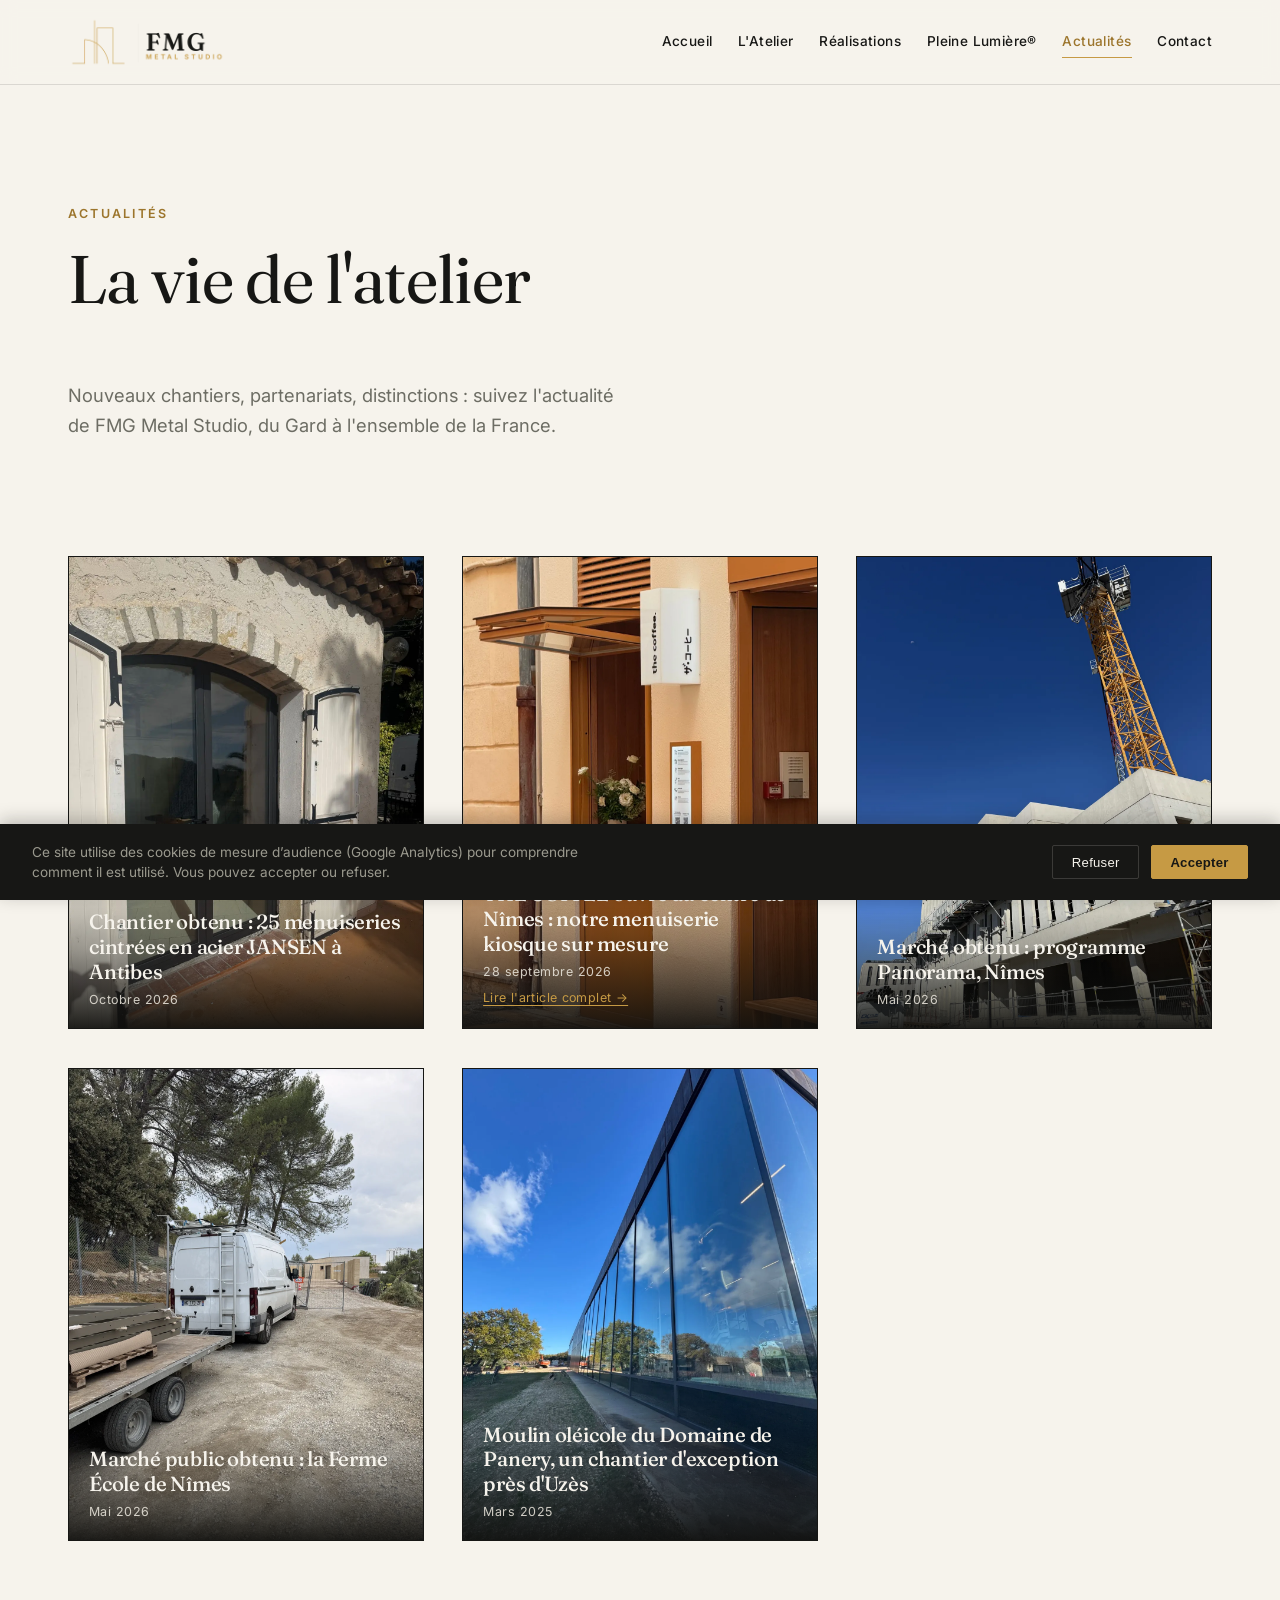
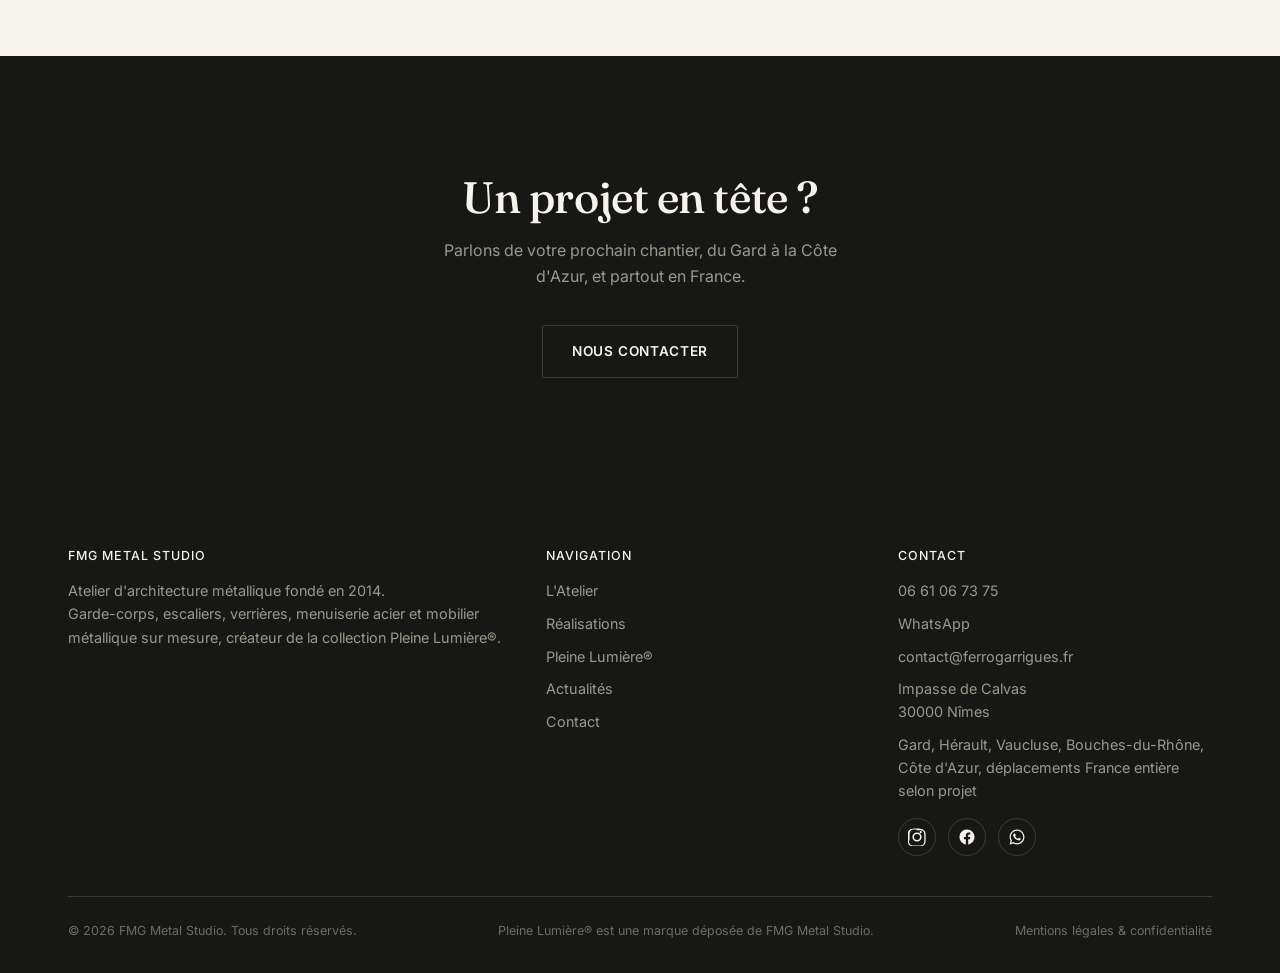
==== commit b8086143: "Publie l'actualité chantier obtenu : 25 menuiseries cintrées en acier JANSEN à Antibes Remplacement " ====
--- a/actualites.html
+++ b/actualites.html
@@ -88,6 +88,10 @@
     <div class="wrap">
 
       <!--
+        Rubrique réservée à la vie de l'entreprise (marchés obtenus, partenariats, vie de l'atelier,
+        distinctions). Une réalisation client n'a pas sa place ici : elle va dans realisations.html
+        et, si besoin, dans le carrousel de l'accueil (index.html).
+
         Nouvel article : ajoutez une <article class="project-card"> tout en HAUT de cette grille
         (ordre du plus récent au plus ancien), en reprenant exactement le modèle ci-dessous.
         data-eyebrow = type d'actualité affiché en fiche détaillée (ex. "Chantier obtenu",
@@ -116,6 +120,25 @@
       <div class="grid-3 project-grid" id="actualites-grid">
 
 
+        <article class="project-card" data-id="actu-antibes-menuiseries-cintrees-jansen" data-category="actu" tabindex="0" role="button" aria-haspopup="dialog"
+          data-eyebrow="Chantier obtenu"
+          data-location="Octobre 2026"
+          data-description="FMG Metal Studio a été retenu pour remplacer 25 menuiseries cintrées en bois d&#39;une villa provençale sur les hauteurs d&#39;Antibes, sur la Côte d&#39;Azur. Fenêtres et portes-fenêtres d&#39;origine laissent place à des menuiseries en profilés acier JANSEN à rupture de pont thermique, collection Pleine Lumière® : des montants d&#39;une grande finesse qui préservent le caractère des arcs en pierre et la lumière de la maison, avec les performances thermiques d&#39;une menuiserie contemporaine. Un chantier très technique : chaque baie cintrée est unique et exige un relevé et un cintrage d&#39;une très grande précision, pour une intégration parfaite dans des maçonneries anciennes aux cotes jamais tout à fait identiques. Les profilés JANSEN sont distribués en France par Descasystem. Un projet qui confirme notre savoir-faire en menuiserie acier sur mesure sur la Côte d&#39;Azur."
+          data-images='[
+            {"src":"assets/img/antibes-menuiseries-cintrees-jansen-01.webp","alt":"Porte-fenêtre cintrée en profilés acier JANSEN à rupture de pont thermique sous un arc en pierre, villa à Antibes"},
+            {"src":"assets/img/antibes-menuiseries-cintrees-jansen-02.webp","alt":"Villa provençale sur les hauteurs d&#39;Antibes, terrasse et baies cintrées, chantier de menuiseries acier Pleine Lumière"},
+            {"src":"assets/img/antibes-menuiseries-cintrees-jansen-03.webp","alt":"Porte-fenêtre cintrée en acier JANSEN vue de l&#39;intérieur, profilés fins, villa à Antibes"},
+            {"src":"assets/img/antibes-menuiseries-cintrees-jansen-04.webp","alt":"Fenêtre cintrée en bois d&#39;origine à petits bois, à remplacer par une menuiserie acier JANSEN, Antibes"},
+            {"src":"assets/img/antibes-menuiseries-cintrees-jansen-05.webp","alt":"Porte-fenêtre cintrée en bois d&#39;origine à remplacer, villa à Antibes"}
+          ]'>
+          <div class="pc-media ph ph-portrait"><img src="assets/img/antibes-menuiseries-cintrees-jansen-01.webp" alt="Porte-fenêtre cintrée en profilés acier JANSEN à rupture de pont thermique sous un arc en pierre, villa à Antibes" loading="lazy">
+            <div class="pc-overlay">
+              <h3>Chantier obtenu : 25 menuiseries cintrées en acier JANSEN à Antibes</h3>
+              <span class="pc-location">Octobre 2026</span>
+            </div>
+          </div>
+        </article>
+
         <article class="project-card" data-id="actu-the-coffee-nimes-kiosque" data-category="actu" tabindex="0" role="button" aria-haspopup="dialog"
           data-eyebrow="Nouvelle adresse à Nîmes"
           data-location="28 septembre 2026"
--- a/css/style.css
+++ b/css/style.css
@@ -869,6 +869,15 @@
 }
 
 .form-note { font-size: 0.82rem; color: var(--steel); margin-top: 0.75rem; }
+#contact-form { scroll-margin-top: 6rem; }
+.form-error {
+  margin-bottom: 1.4rem;
+  padding: 0.8rem 1rem;
+  border-left: 3px solid #b3261e;
+  background: var(--cream-2);
+  color: var(--charcoal);
+  font-size: 0.9rem;
+}
 
 /* ---------- Social ---------- */
 
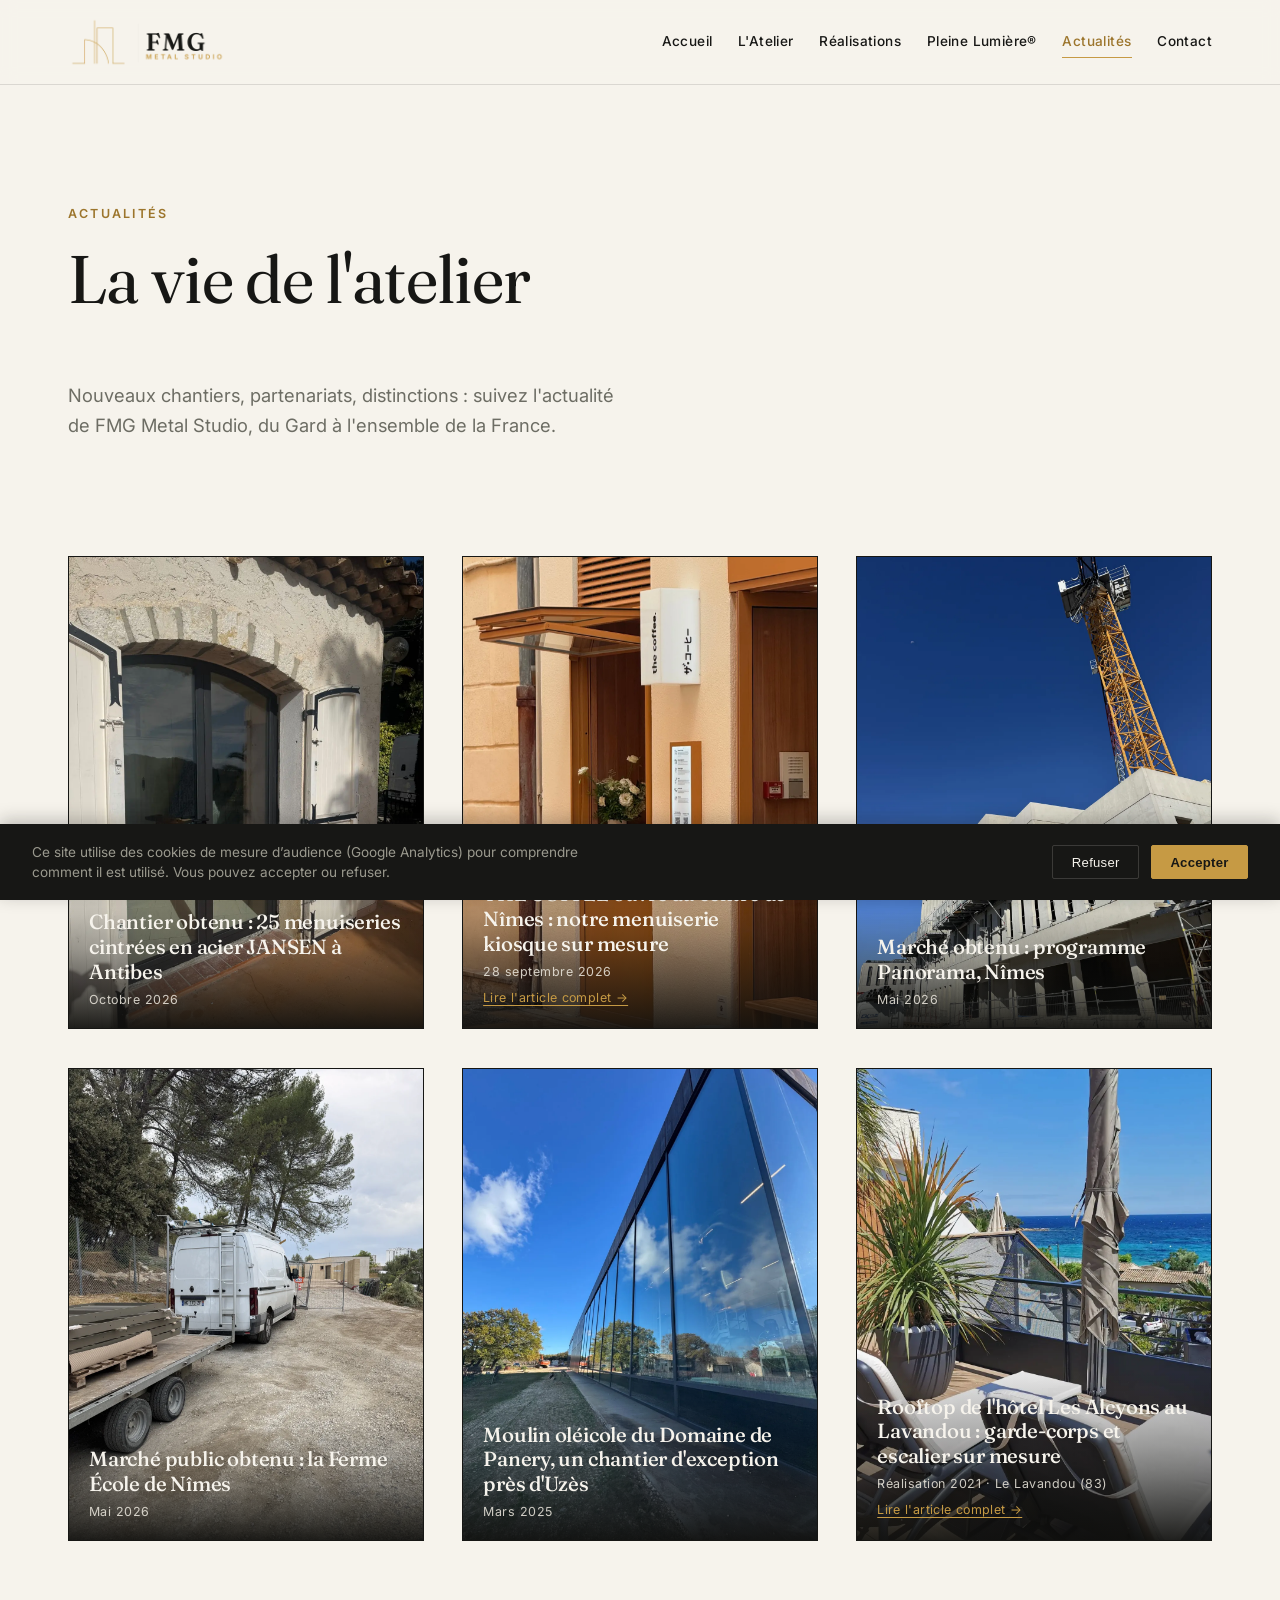
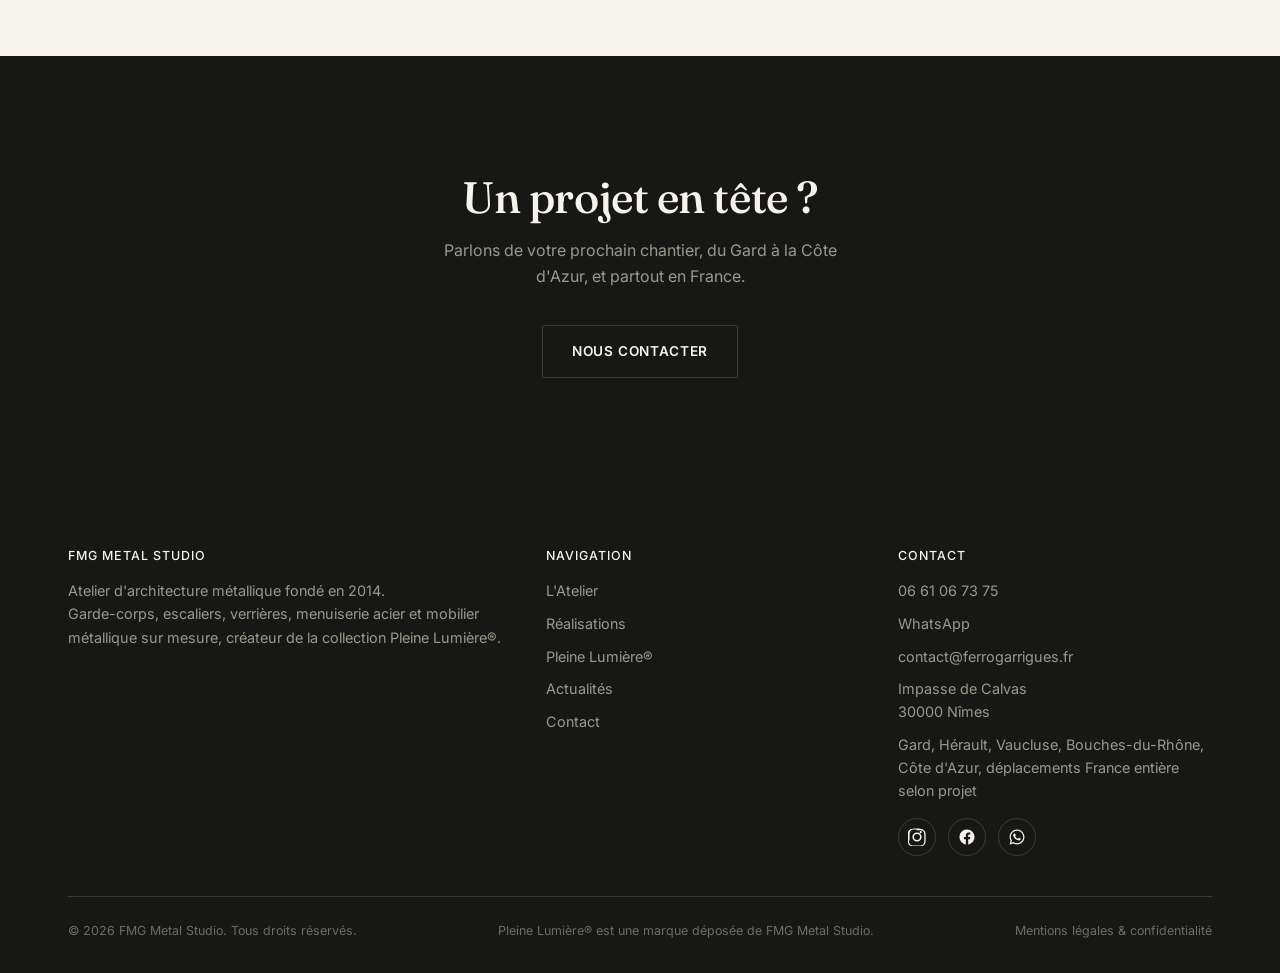
==== commit 423b734f: "Publie la référence rooftop de l'hôtel Les Alcyons au Lavandou (Var), réalisation 2021 Page dédiée o" ====
--- a/actualites.html
+++ b/actualites.html
@@ -123,7 +123,7 @@
         <article class="project-card" data-id="actu-antibes-menuiseries-cintrees-jansen" data-category="actu" tabindex="0" role="button" aria-haspopup="dialog"
           data-eyebrow="Chantier obtenu"
           data-location="Octobre 2026"
-          data-description="FMG Metal Studio a été retenu pour remplacer 25 menuiseries cintrées en bois d&#39;une villa provençale sur les hauteurs d&#39;Antibes, sur la Côte d&#39;Azur. Fenêtres et portes-fenêtres d&#39;origine laissent place à des menuiseries en profilés acier JANSEN à rupture de pont thermique, collection Pleine Lumière® : des montants d&#39;une grande finesse qui préservent le caractère des arcs en pierre et la lumière de la maison, avec les performances thermiques d&#39;une menuiserie contemporaine. Un chantier très technique : chaque baie cintrée est unique et exige un relevé et un cintrage d&#39;une très grande précision, pour une intégration parfaite dans des maçonneries anciennes aux cotes jamais tout à fait identiques. Les profilés JANSEN sont distribués en France par Descasystem. Un projet qui confirme notre savoir-faire en menuiserie acier sur mesure sur la Côte d&#39;Azur."
+          data-description="FMG Metal Studio a été retenu pour remplacer 25 menuiseries cintrées en bois d&#39;une villa provençale sur les hauteurs d&#39;Antibes, sur la Côte d&#39;Azur. Fenêtres et portes-fenêtres d&#39;origine laissent place à des menuiseries en profilés acier JANSEN à rupture de pont thermique, collection Pleine Lumière® : des montants d&#39;une grande finesse qui préservent le caractère des arcs en pierre et la lumière de la maison, avec les performances thermiques d&#39;une menuiserie contemporaine. Un chantier très technique : chaque baie cintrée est unique et exige un relevé et un cintrage d&#39;une très grande précision, pour une intégration parfaite dans des maçonneries anciennes aux cotes jamais tout à fait identiques. Toutes les menuiseries sont fabriquées sur mesure dans notre atelier du Gard, puis posées par nos équipes. Les profilés JANSEN sont distribués en France par Descasystem. Un projet qui confirme notre savoir-faire en menuiserie acier sur mesure sur la Côte d&#39;Azur."
           data-images='[
             {"src":"assets/img/antibes-menuiseries-cintrees-jansen-01.webp","alt":"Porte-fenêtre cintrée en profilés acier JANSEN à rupture de pont thermique sous un arc en pierre, villa à Antibes"},
             {"src":"assets/img/antibes-menuiseries-cintrees-jansen-02.webp","alt":"Villa provençale sur les hauteurs d&#39;Antibes, terrasse et baies cintrées, chantier de menuiseries acier Pleine Lumière"},
@@ -211,6 +211,27 @@
             <div class="pc-overlay">
               <h3>Moulin oléicole du Domaine de Panery, un chantier d&#39;exception près d&#39;Uzès</h3>
               <span class="pc-location">Mars 2025</span>
+            </div>
+          </div>
+        </article>
+
+        <article class="project-card" data-id="actu-rooftop-hotel-les-alcyons-le-lavandou" data-category="actu" tabindex="0" role="button" aria-haspopup="dialog"
+          data-eyebrow="Référence hôtellerie · Var"
+          data-location="Réalisation 2021 · Le Lavandou (83)"
+          data-href="rooftop-hotel-les-alcyons-le-lavandou.html"
+          data-description="Retour sur l&#39;une de nos références dans l&#39;hôtellerie varoise : l&#39;aménagement du rooftop vue mer de l&#39;hôtel Les Alcyons 4 étoiles, à Aiguebelle, au Lavandou (Var). FMG Metal Studio a réalisé l&#39;ensemble de la métallerie de ce nouvel espace : garde-corps du toit-terrasse en acier anthracite, escalier d&#39;accès aux garde-corps en tôle perforée et rampes, entièrement conçus et fabriqués sur mesure dans notre atelier. Des ouvrages pensés pour un établissement recevant du public et pour l&#39;exposition au bord de mer, qui laissent toute sa place au panorama. Un projet qui illustre notre savoir-faire de métallier dans le Var et sur toute la Côte d&#39;Azur."
+          data-images='[
+            {"src":"assets/img/rooftop-hotel-les-alcyons-le-lavandou-01.webp","alt":"Transats sur le rooftop de l&#39;hôtel Les Alcyons au Lavandou, garde-corps acier anthracite et vue sur la mer"},
+            {"src":"assets/img/rooftop-hotel-les-alcyons-le-lavandou-02.webp","alt":"Escalier d&#39;accès au rooftop avec garde-corps en tôle perforée anthracite, hôtel Les Alcyons, Le Lavandou (Var)"},
+            {"src":"assets/img/rooftop-hotel-les-alcyons-le-lavandou-03.webp","alt":"Garde-corps en acier anthracite avec partie basse pleine, rooftop de l&#39;hôtel Les Alcyons face à la mer, Le Lavandou"},
+            {"src":"assets/img/rooftop-hotel-les-alcyons-le-lavandou-04.webp","alt":"Salon extérieur du rooftop de l&#39;hôtel Les Alcyons, garde-corps acier et vue sur la baie du Lavandou"},
+            {"src":"assets/img/rooftop-hotel-les-alcyons-le-lavandou-05.webp","alt":"Escalier en tôle perforée et garde-corps acier du rooftop, bardage bois, hôtel Les Alcyons au Lavandou"}
+          ]'>
+          <div class="pc-media ph ph-portrait"><img src="assets/img/rooftop-hotel-les-alcyons-le-lavandou-01.webp" alt="Transats sur le rooftop de l&#39;hôtel Les Alcyons au Lavandou, garde-corps acier anthracite et vue sur la mer" loading="lazy">
+            <div class="pc-overlay">
+              <h3>Rooftop de l&#39;hôtel Les Alcyons au Lavandou : garde-corps et escalier sur mesure</h3>
+              <span class="pc-location">Réalisation 2021 · Le Lavandou (83)</span>
+              <a class="pc-link" href="rooftop-hotel-les-alcyons-le-lavandou.html">Lire l'article complet →</a>
             </div>
           </div>
         </article>
